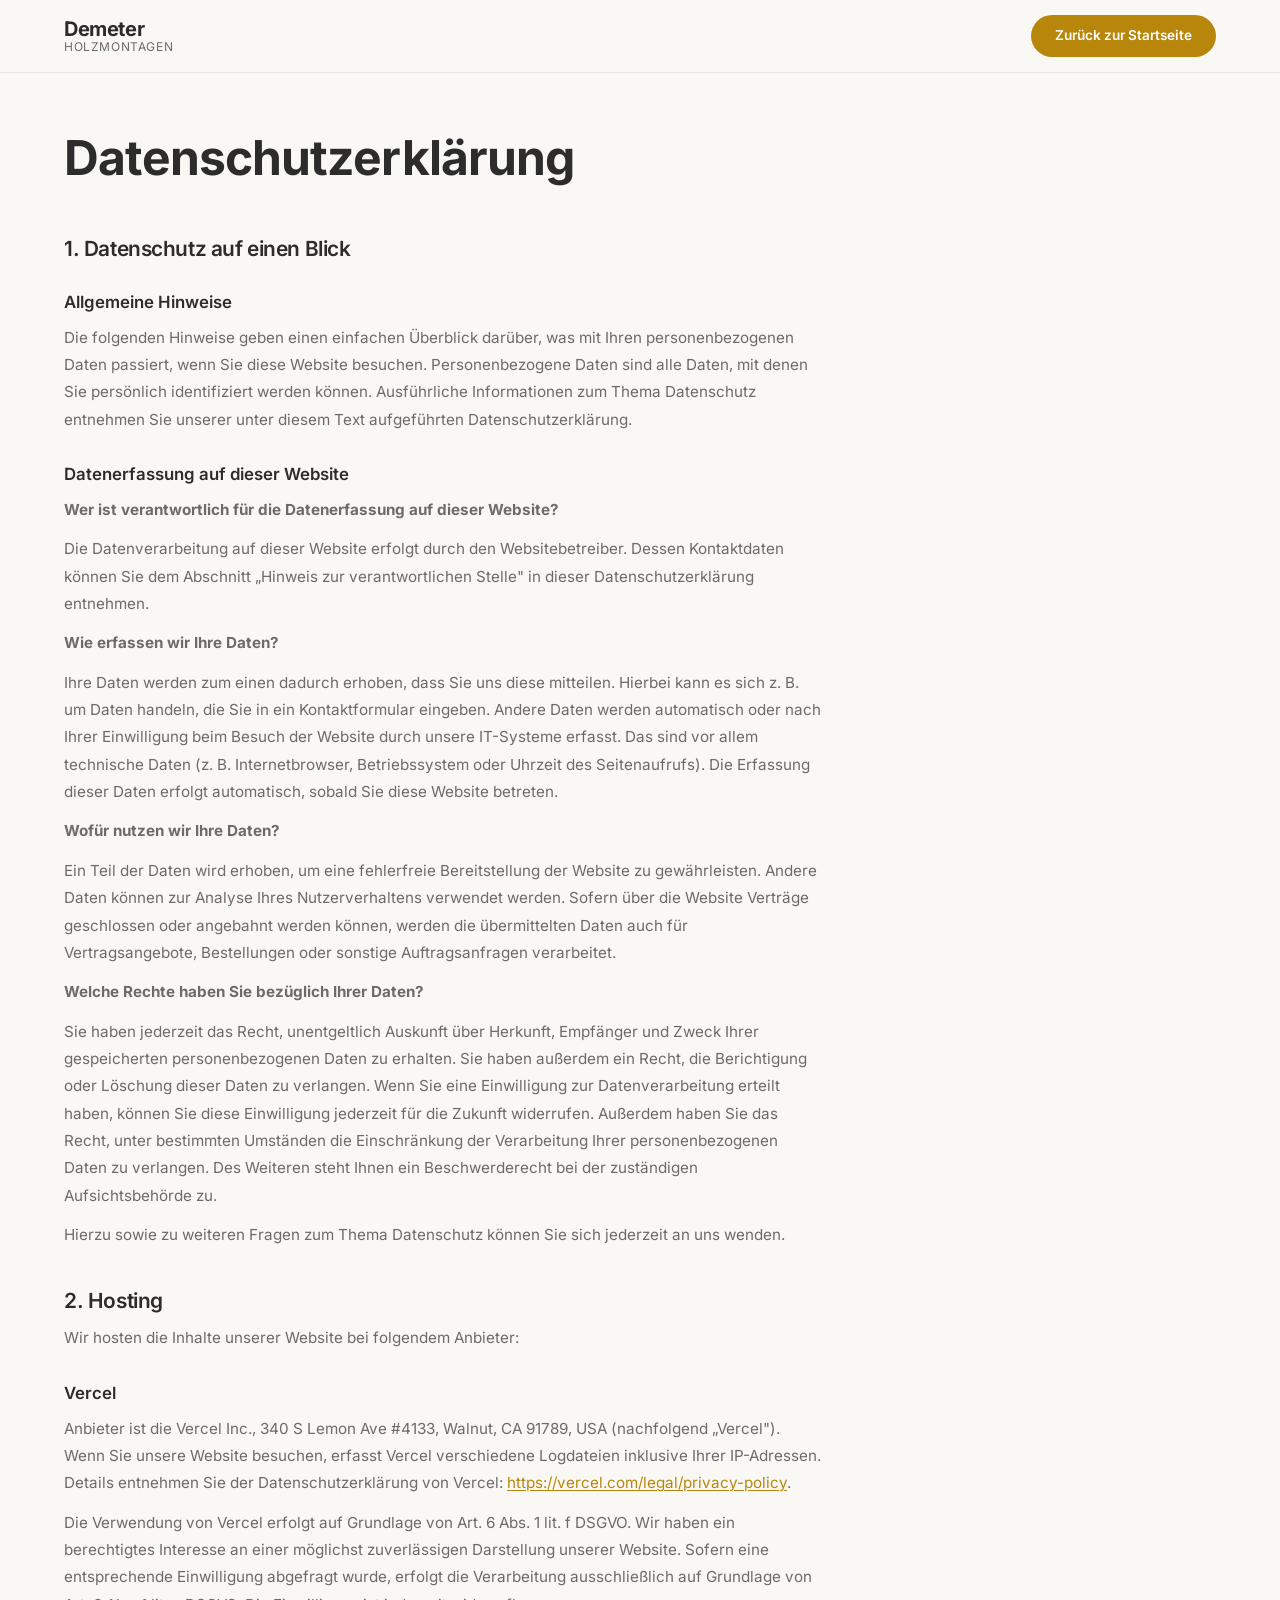
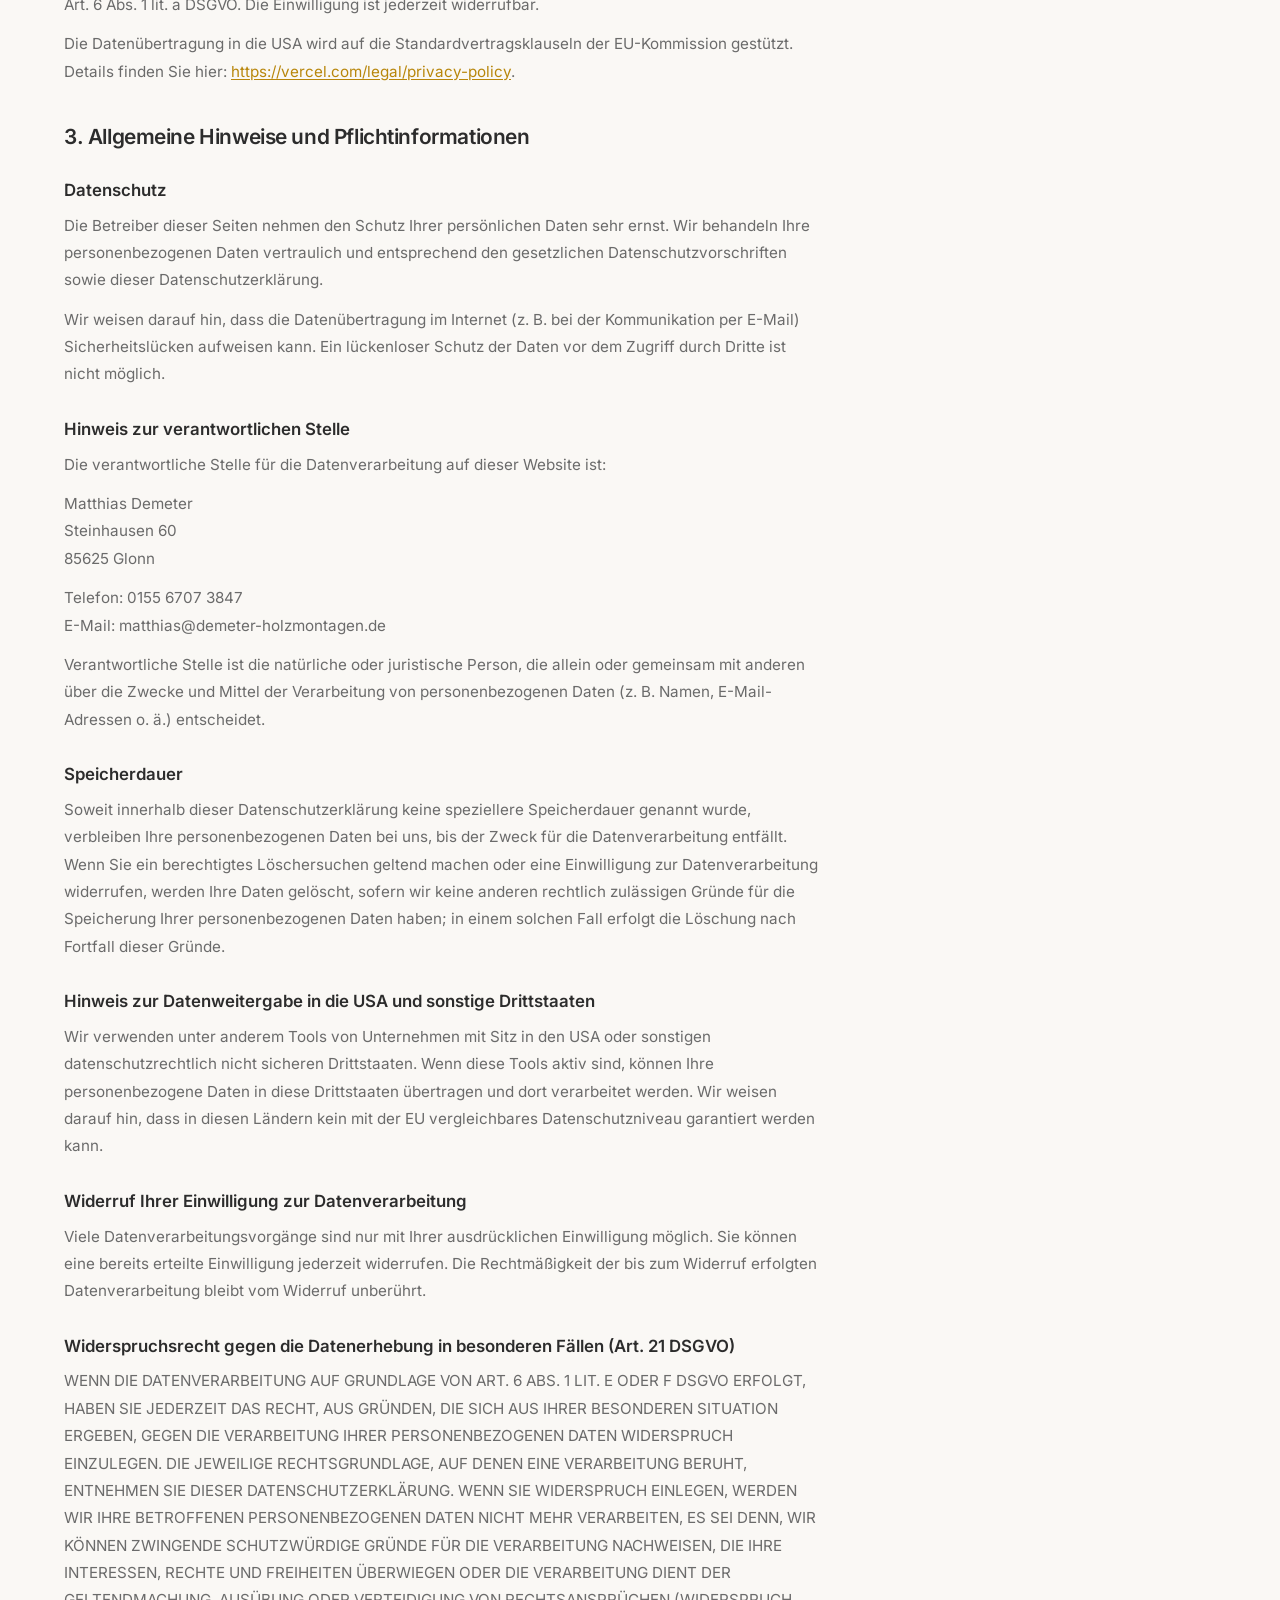
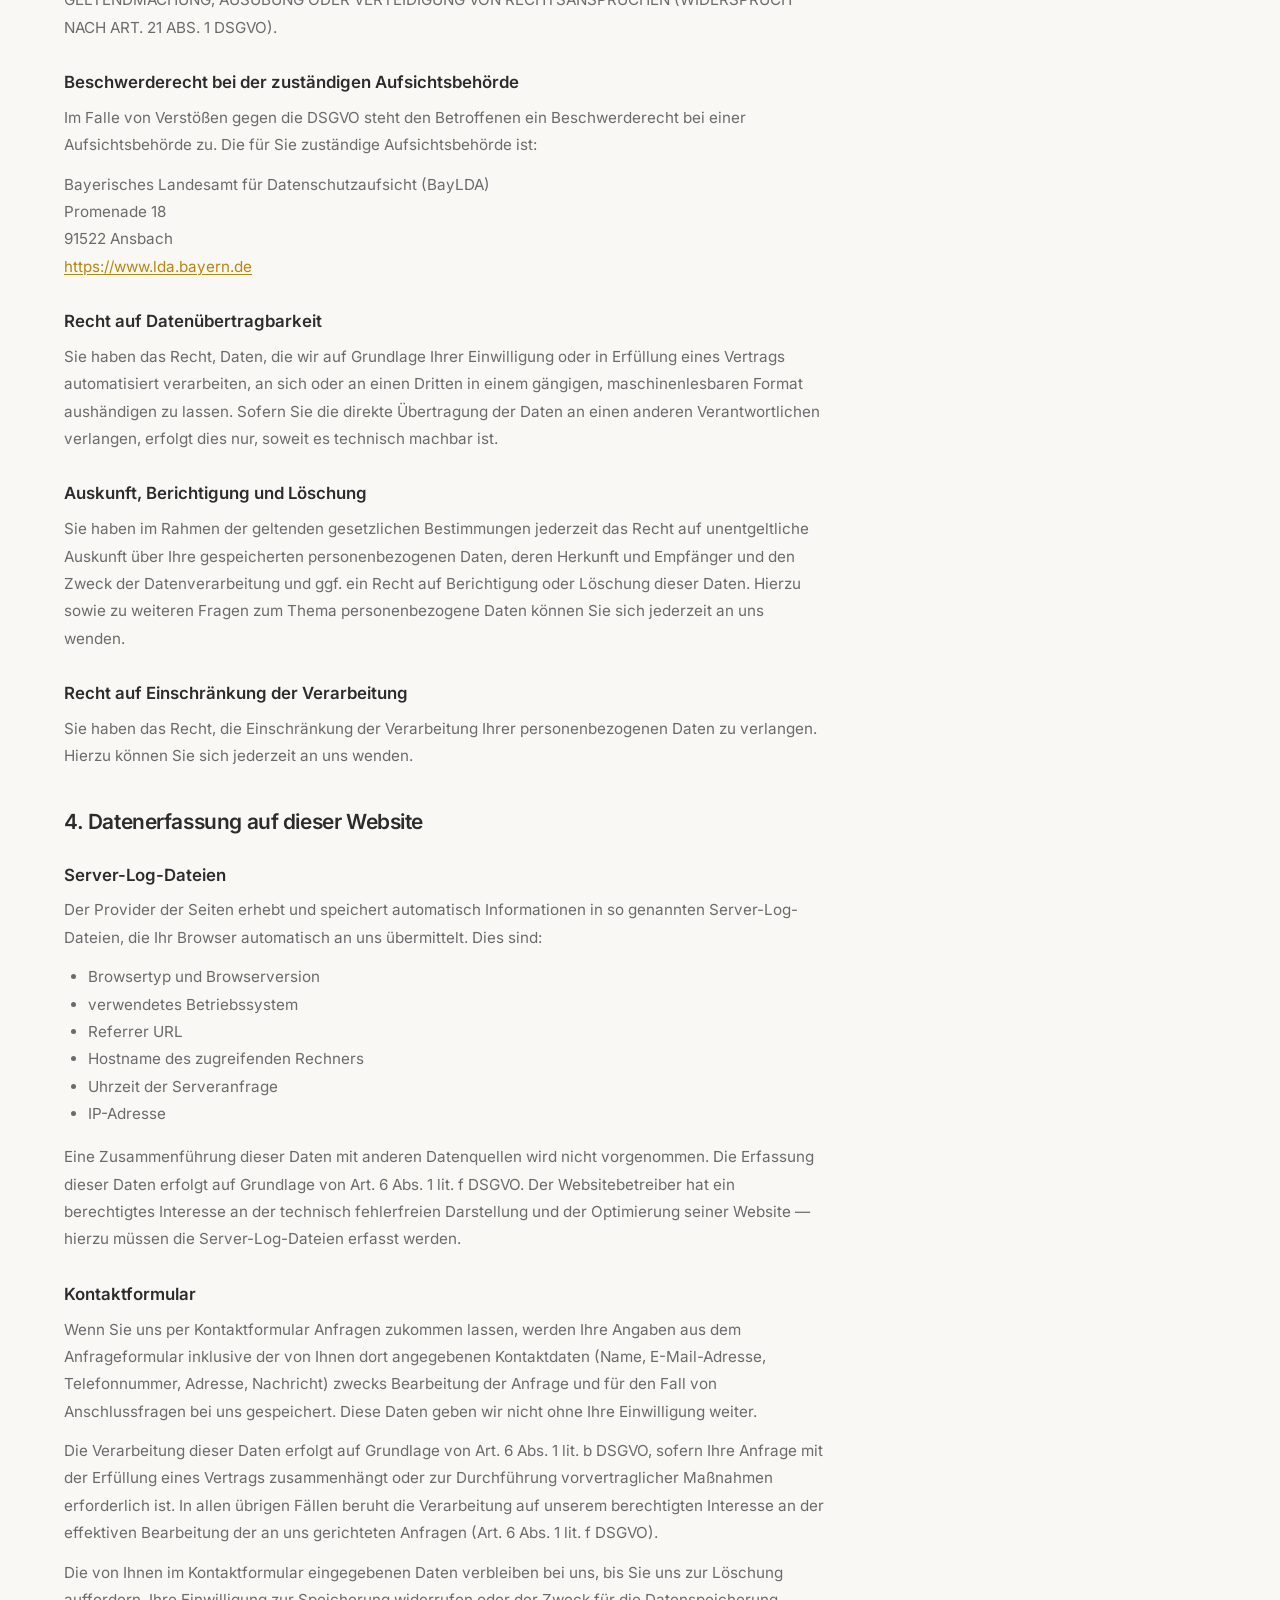
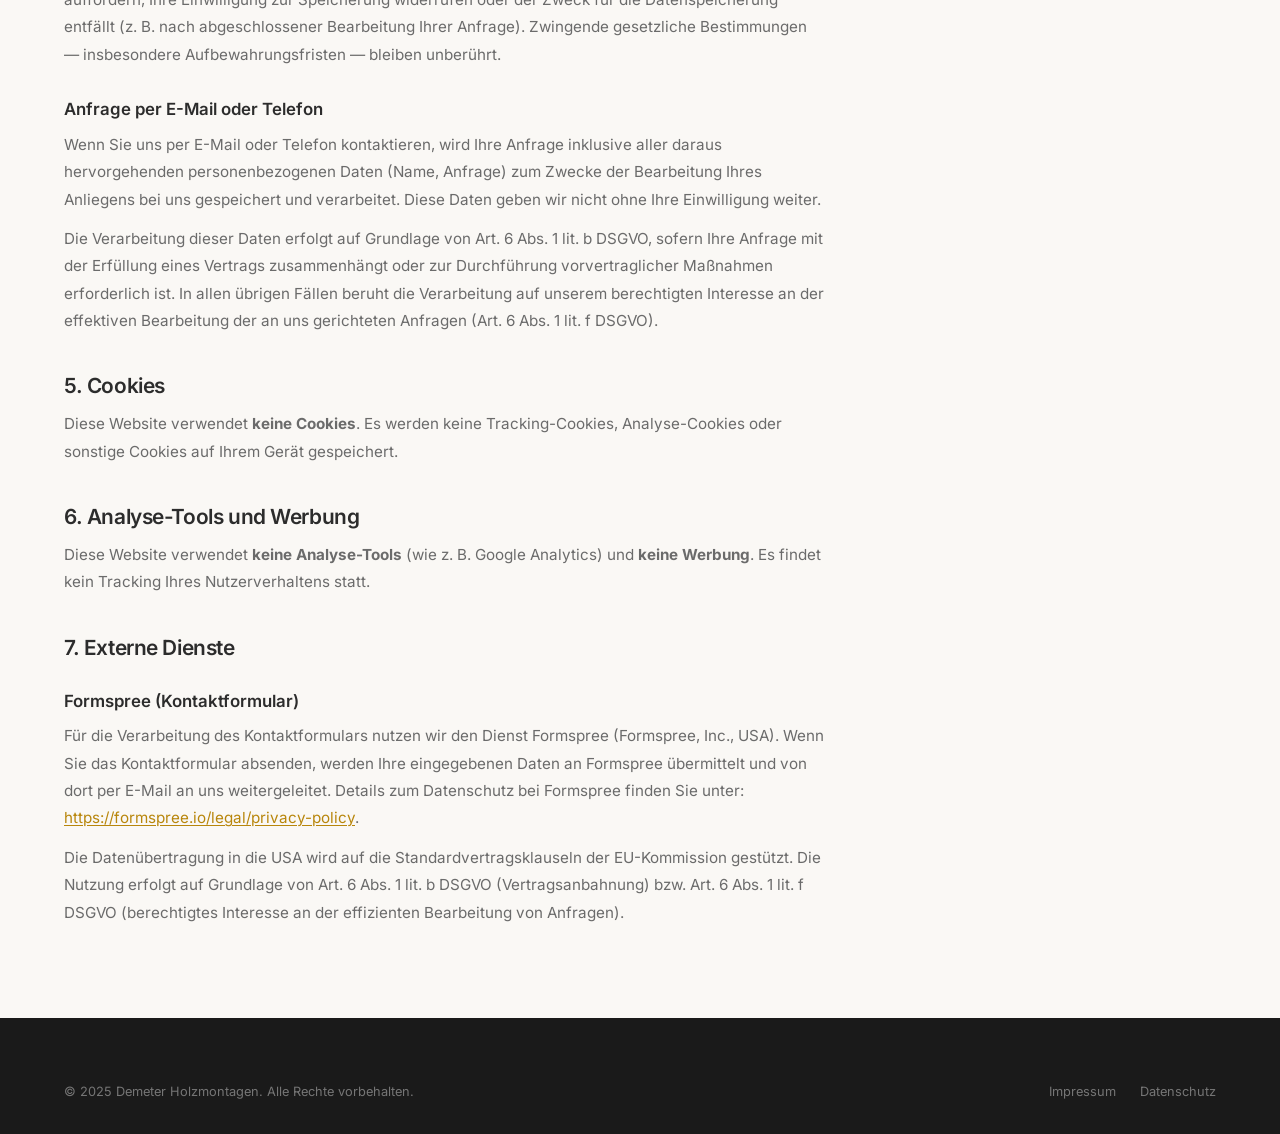
==== datenschutz.html @ 9adda105 "Add Impressum, Datenschutz pages and self-host fonts for DSGVO compliance - Impressum with full busi" ====
<!DOCTYPE html>
<html lang="de">
<head>
  <meta charset="UTF-8">
  <meta name="viewport" content="width=device-width, initial-scale=1.0">
  <title>Datenschutzerklärung — Demeter Holzmontagen</title>
  <link rel="stylesheet" href="style.css">
</head>
<body>
  <nav class="nav scrolled" id="nav">
    <div class="nav-inner">
      <a href="index.html" class="nav-logo">
        <span class="logo-text">Demeter</span>
        <span class="logo-sub">Holzmontagen</span>
      </a>
      <a href="index.html" class="btn btn-primary" style="padding:10px 24px;font-size:0.85rem;">Zurück zur Startseite</a>
    </div>
  </nav>

  <main class="legal-page">
    <div class="container">
      <h1>Datenschutzerklärung</h1>

      <h2>1. Datenschutz auf einen Blick</h2>

      <h3>Allgemeine Hinweise</h3>
      <p>Die folgenden Hinweise geben einen einfachen Überblick darüber, was mit Ihren personenbezogenen Daten passiert, wenn Sie diese Website besuchen. Personenbezogene Daten sind alle Daten, mit denen Sie persönlich identifiziert werden können. Ausführliche Informationen zum Thema Datenschutz entnehmen Sie unserer unter diesem Text aufgeführten Datenschutzerklärung.</p>

      <h3>Datenerfassung auf dieser Website</h3>
      <p><strong>Wer ist verantwortlich für die Datenerfassung auf dieser Website?</strong></p>
      <p>Die Datenverarbeitung auf dieser Website erfolgt durch den Websitebetreiber. Dessen Kontaktdaten können Sie dem Abschnitt „Hinweis zur verantwortlichen Stelle" in dieser Datenschutzerklärung entnehmen.</p>

      <p><strong>Wie erfassen wir Ihre Daten?</strong></p>
      <p>Ihre Daten werden zum einen dadurch erhoben, dass Sie uns diese mitteilen. Hierbei kann es sich z.&nbsp;B. um Daten handeln, die Sie in ein Kontaktformular eingeben. Andere Daten werden automatisch oder nach Ihrer Einwilligung beim Besuch der Website durch unsere IT-Systeme erfasst. Das sind vor allem technische Daten (z.&nbsp;B. Internetbrowser, Betriebssystem oder Uhrzeit des Seitenaufrufs). Die Erfassung dieser Daten erfolgt automatisch, sobald Sie diese Website betreten.</p>

      <p><strong>Wofür nutzen wir Ihre Daten?</strong></p>
      <p>Ein Teil der Daten wird erhoben, um eine fehlerfreie Bereitstellung der Website zu gewährleisten. Andere Daten können zur Analyse Ihres Nutzerverhaltens verwendet werden. Sofern über die Website Verträge geschlossen oder angebahnt werden können, werden die übermittelten Daten auch für Vertragsangebote, Bestellungen oder sonstige Auftragsanfragen verarbeitet.</p>

      <p><strong>Welche Rechte haben Sie bezüglich Ihrer Daten?</strong></p>
      <p>Sie haben jederzeit das Recht, unentgeltlich Auskunft über Herkunft, Empfänger und Zweck Ihrer gespeicherten personenbezogenen Daten zu erhalten. Sie haben außerdem ein Recht, die Berichtigung oder Löschung dieser Daten zu verlangen. Wenn Sie eine Einwilligung zur Datenverarbeitung erteilt haben, können Sie diese Einwilligung jederzeit für die Zukunft widerrufen. Außerdem haben Sie das Recht, unter bestimmten Umständen die Einschränkung der Verarbeitung Ihrer personenbezogenen Daten zu verlangen. Des Weiteren steht Ihnen ein Beschwerderecht bei der zuständigen Aufsichtsbehörde zu.</p>
      <p>Hierzu sowie zu weiteren Fragen zum Thema Datenschutz können Sie sich jederzeit an uns wenden.</p>

      <h2>2. Hosting</h2>
      <p>Wir hosten die Inhalte unserer Website bei folgendem Anbieter:</p>

      <h3>Vercel</h3>
      <p>Anbieter ist die Vercel Inc., 340 S Lemon Ave #4133, Walnut, CA 91789, USA (nachfolgend „Vercel"). Wenn Sie unsere Website besuchen, erfasst Vercel verschiedene Logdateien inklusive Ihrer IP-Adressen. Details entnehmen Sie der Datenschutzerklärung von Vercel: <a href="https://vercel.com/legal/privacy-policy" target="_blank" rel="noopener">https://vercel.com/legal/privacy-policy</a>.</p>
      <p>Die Verwendung von Vercel erfolgt auf Grundlage von Art. 6 Abs. 1 lit. f DSGVO. Wir haben ein berechtigtes Interesse an einer möglichst zuverlässigen Darstellung unserer Website. Sofern eine entsprechende Einwilligung abgefragt wurde, erfolgt die Verarbeitung ausschließlich auf Grundlage von Art. 6 Abs. 1 lit. a DSGVO. Die Einwilligung ist jederzeit widerrufbar.</p>
      <p>Die Datenübertragung in die USA wird auf die Standardvertragsklauseln der EU-Kommission gestützt. Details finden Sie hier: <a href="https://vercel.com/legal/privacy-policy" target="_blank" rel="noopener">https://vercel.com/legal/privacy-policy</a>.</p>

      <h2>3. Allgemeine Hinweise und Pflichtinformationen</h2>

      <h3>Datenschutz</h3>
      <p>Die Betreiber dieser Seiten nehmen den Schutz Ihrer persönlichen Daten sehr ernst. Wir behandeln Ihre personenbezogenen Daten vertraulich und entsprechend den gesetzlichen Datenschutzvorschriften sowie dieser Datenschutzerklärung.</p>
      <p>Wir weisen darauf hin, dass die Datenübertragung im Internet (z.&nbsp;B. bei der Kommunikation per E-Mail) Sicherheitslücken aufweisen kann. Ein lückenloser Schutz der Daten vor dem Zugriff durch Dritte ist nicht möglich.</p>

      <h3>Hinweis zur verantwortlichen Stelle</h3>
      <p>Die verantwortliche Stelle für die Datenverarbeitung auf dieser Website ist:</p>
      <p>
        Matthias Demeter<br>
        Steinhausen 60<br>
        85625 Glonn
      </p>
      <p>
        Telefon: 0155 6707 3847<br>
        E-Mail: matthias@demeter-holzmontagen.de
      </p>
      <p>Verantwortliche Stelle ist die natürliche oder juristische Person, die allein oder gemeinsam mit anderen über die Zwecke und Mittel der Verarbeitung von personenbezogenen Daten (z.&nbsp;B. Namen, E-Mail-Adressen o.&nbsp;ä.) entscheidet.</p>

      <h3>Speicherdauer</h3>
      <p>Soweit innerhalb dieser Datenschutzerklärung keine speziellere Speicherdauer genannt wurde, verbleiben Ihre personenbezogenen Daten bei uns, bis der Zweck für die Datenverarbeitung entfällt. Wenn Sie ein berechtigtes Löschersuchen geltend machen oder eine Einwilligung zur Datenverarbeitung widerrufen, werden Ihre Daten gelöscht, sofern wir keine anderen rechtlich zulässigen Gründe für die Speicherung Ihrer personenbezogenen Daten haben; in einem solchen Fall erfolgt die Löschung nach Fortfall dieser Gründe.</p>

      <h3>Hinweis zur Datenweitergabe in die USA und sonstige Drittstaaten</h3>
      <p>Wir verwenden unter anderem Tools von Unternehmen mit Sitz in den USA oder sonstigen datenschutzrechtlich nicht sicheren Drittstaaten. Wenn diese Tools aktiv sind, können Ihre personenbezogene Daten in diese Drittstaaten übertragen und dort verarbeitet werden. Wir weisen darauf hin, dass in diesen Ländern kein mit der EU vergleichbares Datenschutzniveau garantiert werden kann.</p>

      <h3>Widerruf Ihrer Einwilligung zur Datenverarbeitung</h3>
      <p>Viele Datenverarbeitungsvorgänge sind nur mit Ihrer ausdrücklichen Einwilligung möglich. Sie können eine bereits erteilte Einwilligung jederzeit widerrufen. Die Rechtmäßigkeit der bis zum Widerruf erfolgten Datenverarbeitung bleibt vom Widerruf unberührt.</p>

      <h3>Widerspruchsrecht gegen die Datenerhebung in besonderen Fällen (Art. 21 DSGVO)</h3>
      <p>WENN DIE DATENVERARBEITUNG AUF GRUNDLAGE VON ART. 6 ABS. 1 LIT. E ODER F DSGVO ERFOLGT, HABEN SIE JEDERZEIT DAS RECHT, AUS GRÜNDEN, DIE SICH AUS IHRER BESONDEREN SITUATION ERGEBEN, GEGEN DIE VERARBEITUNG IHRER PERSONENBEZOGENEN DATEN WIDERSPRUCH EINZULEGEN. DIE JEWEILIGE RECHTSGRUNDLAGE, AUF DENEN EINE VERARBEITUNG BERUHT, ENTNEHMEN SIE DIESER DATENSCHUTZERKLÄRUNG. WENN SIE WIDERSPRUCH EINLEGEN, WERDEN WIR IHRE BETROFFENEN PERSONENBEZOGENEN DATEN NICHT MEHR VERARBEITEN, ES SEI DENN, WIR KÖNNEN ZWINGENDE SCHUTZWÜRDIGE GRÜNDE FÜR DIE VERARBEITUNG NACHWEISEN, DIE IHRE INTERESSEN, RECHTE UND FREIHEITEN ÜBERWIEGEN ODER DIE VERARBEITUNG DIENT DER GELTENDMACHUNG, AUSÜBUNG ODER VERTEIDIGUNG VON RECHTSANSPRÜCHEN (WIDERSPRUCH NACH ART. 21 ABS. 1 DSGVO).</p>

      <h3>Beschwerderecht bei der zuständigen Aufsichtsbehörde</h3>
      <p>Im Falle von Verstößen gegen die DSGVO steht den Betroffenen ein Beschwerderecht bei einer Aufsichtsbehörde zu. Die für Sie zuständige Aufsichtsbehörde ist:</p>
      <p>
        Bayerisches Landesamt für Datenschutzaufsicht (BayLDA)<br>
        Promenade 18<br>
        91522 Ansbach<br>
        <a href="https://www.lda.bayern.de" target="_blank" rel="noopener">https://www.lda.bayern.de</a>
      </p>

      <h3>Recht auf Datenübertragbarkeit</h3>
      <p>Sie haben das Recht, Daten, die wir auf Grundlage Ihrer Einwilligung oder in Erfüllung eines Vertrags automatisiert verarbeiten, an sich oder an einen Dritten in einem gängigen, maschinenlesbaren Format aushändigen zu lassen. Sofern Sie die direkte Übertragung der Daten an einen anderen Verantwortlichen verlangen, erfolgt dies nur, soweit es technisch machbar ist.</p>

      <h3>Auskunft, Berichtigung und Löschung</h3>
      <p>Sie haben im Rahmen der geltenden gesetzlichen Bestimmungen jederzeit das Recht auf unentgeltliche Auskunft über Ihre gespeicherten personenbezogenen Daten, deren Herkunft und Empfänger und den Zweck der Datenverarbeitung und ggf. ein Recht auf Berichtigung oder Löschung dieser Daten. Hierzu sowie zu weiteren Fragen zum Thema personenbezogene Daten können Sie sich jederzeit an uns wenden.</p>

      <h3>Recht auf Einschränkung der Verarbeitung</h3>
      <p>Sie haben das Recht, die Einschränkung der Verarbeitung Ihrer personenbezogenen Daten zu verlangen. Hierzu können Sie sich jederzeit an uns wenden.</p>

      <h2>4. Datenerfassung auf dieser Website</h2>

      <h3>Server-Log-Dateien</h3>
      <p>Der Provider der Seiten erhebt und speichert automatisch Informationen in so genannten Server-Log-Dateien, die Ihr Browser automatisch an uns übermittelt. Dies sind:</p>
      <ul>
        <li>Browsertyp und Browserversion</li>
        <li>verwendetes Betriebssystem</li>
        <li>Referrer URL</li>
        <li>Hostname des zugreifenden Rechners</li>
        <li>Uhrzeit der Serveranfrage</li>
        <li>IP-Adresse</li>
      </ul>
      <p>Eine Zusammenführung dieser Daten mit anderen Datenquellen wird nicht vorgenommen. Die Erfassung dieser Daten erfolgt auf Grundlage von Art. 6 Abs. 1 lit. f DSGVO. Der Websitebetreiber hat ein berechtigtes Interesse an der technisch fehlerfreien Darstellung und der Optimierung seiner Website — hierzu müssen die Server-Log-Dateien erfasst werden.</p>

      <h3>Kontaktformular</h3>
      <p>Wenn Sie uns per Kontaktformular Anfragen zukommen lassen, werden Ihre Angaben aus dem Anfrageformular inklusive der von Ihnen dort angegebenen Kontaktdaten (Name, E-Mail-Adresse, Telefonnummer, Adresse, Nachricht) zwecks Bearbeitung der Anfrage und für den Fall von Anschlussfragen bei uns gespeichert. Diese Daten geben wir nicht ohne Ihre Einwilligung weiter.</p>
      <p>Die Verarbeitung dieser Daten erfolgt auf Grundlage von Art. 6 Abs. 1 lit. b DSGVO, sofern Ihre Anfrage mit der Erfüllung eines Vertrags zusammenhängt oder zur Durchführung vorvertraglicher Maßnahmen erforderlich ist. In allen übrigen Fällen beruht die Verarbeitung auf unserem berechtigten Interesse an der effektiven Bearbeitung der an uns gerichteten Anfragen (Art. 6 Abs. 1 lit. f DSGVO).</p>
      <p>Die von Ihnen im Kontaktformular eingegebenen Daten verbleiben bei uns, bis Sie uns zur Löschung auffordern, Ihre Einwilligung zur Speicherung widerrufen oder der Zweck für die Datenspeicherung entfällt (z.&nbsp;B. nach abgeschlossener Bearbeitung Ihrer Anfrage). Zwingende gesetzliche Bestimmungen — insbesondere Aufbewahrungsfristen — bleiben unberührt.</p>

      <h3>Anfrage per E-Mail oder Telefon</h3>
      <p>Wenn Sie uns per E-Mail oder Telefon kontaktieren, wird Ihre Anfrage inklusive aller daraus hervorgehenden personenbezogenen Daten (Name, Anfrage) zum Zwecke der Bearbeitung Ihres Anliegens bei uns gespeichert und verarbeitet. Diese Daten geben wir nicht ohne Ihre Einwilligung weiter.</p>
      <p>Die Verarbeitung dieser Daten erfolgt auf Grundlage von Art. 6 Abs. 1 lit. b DSGVO, sofern Ihre Anfrage mit der Erfüllung eines Vertrags zusammenhängt oder zur Durchführung vorvertraglicher Maßnahmen erforderlich ist. In allen übrigen Fällen beruht die Verarbeitung auf unserem berechtigten Interesse an der effektiven Bearbeitung der an uns gerichteten Anfragen (Art. 6 Abs. 1 lit. f DSGVO).</p>

      <h2>5. Cookies</h2>
      <p>Diese Website verwendet <strong>keine Cookies</strong>. Es werden keine Tracking-Cookies, Analyse-Cookies oder sonstige Cookies auf Ihrem Gerät gespeichert.</p>

      <h2>6. Analyse-Tools und Werbung</h2>
      <p>Diese Website verwendet <strong>keine Analyse-Tools</strong> (wie z.&nbsp;B. Google Analytics) und <strong>keine Werbung</strong>. Es findet kein Tracking Ihres Nutzerverhaltens statt.</p>

      <h2>7. Externe Dienste</h2>

      <h3>Formspree (Kontaktformular)</h3>
      <p>Für die Verarbeitung des Kontaktformulars nutzen wir den Dienst Formspree (Formspree, Inc., USA). Wenn Sie das Kontaktformular absenden, werden Ihre eingegebenen Daten an Formspree übermittelt und von dort per E-Mail an uns weitergeleitet. Details zum Datenschutz bei Formspree finden Sie unter: <a href="https://formspree.io/legal/privacy-policy" target="_blank" rel="noopener">https://formspree.io/legal/privacy-policy</a>.</p>
      <p>Die Datenübertragung in die USA wird auf die Standardvertragsklauseln der EU-Kommission gestützt. Die Nutzung erfolgt auf Grundlage von Art. 6 Abs. 1 lit. b DSGVO (Vertragsanbahnung) bzw. Art. 6 Abs. 1 lit. f DSGVO (berechtigtes Interesse an der effizienten Bearbeitung von Anfragen).</p>
    </div>
  </main>

  <footer class="footer">
    <div class="container">
      <div class="footer-bottom" style="border:none;padding-top:0;">
        <p>&copy; 2025 Demeter Holzmontagen. Alle Rechte vorbehalten.</p>
        <div class="footer-legal">
          <a href="impressum.html">Impressum</a>
          <a href="datenschutz.html">Datenschutz</a>
        </div>
      </div>
    </div>
  </footer>
</body>
</html>
---- style.css ----
/* ===== Local Fonts ===== */
@font-face { font-family: 'Inter'; font-style: normal; font-weight: 300; font-display: swap; src: url('fonts/inter-300.woff2') format('woff2'); }
@font-face { font-family: 'Inter'; font-style: normal; font-weight: 400; font-display: swap; src: url('fonts/inter.woff2') format('woff2'); }
@font-face { font-family: 'Inter'; font-style: normal; font-weight: 500; font-display: swap; src: url('fonts/inter.woff2') format('woff2'); }
@font-face { font-family: 'Inter'; font-style: normal; font-weight: 600; font-display: swap; src: url('fonts/inter-600.woff2') format('woff2'); }
@font-face { font-family: 'Inter'; font-style: normal; font-weight: 700; font-display: swap; src: url('fonts/inter-700.woff2') format('woff2'); }

/* ===== Reset & Base ===== */
*, *::before, *::after { margin: 0; padding: 0; box-sizing: border-box; }

:root {
  --bg: #faf8f5;
  --bg-dark: #1a1a1a;
  --bg-card: #ffffff;
  --text: #2c2c2c;
  --text-light: #6b6b6b;
  --text-inv: #f5f5f5;
  --accent: #b8860b;
  --accent-light: #d4a843;
  --accent-bg: #f5efe6;
  --border: #e8e4df;
  --radius: 12px;
  --radius-sm: 8px;
  --transition: 0.3s cubic-bezier(0.4, 0, 0.2, 1);
  --font: 'Inter', -apple-system, BlinkMacSystemFont, sans-serif;
}

html { scroll-behavior: smooth; }

body {
  font-family: var(--font);
  color: var(--text);
  background: var(--bg);
  line-height: 1.6;
  -webkit-font-smoothing: antialiased;
}

img { display: block; max-width: 100%; height: auto; }

a {
  color: inherit;
  text-decoration: none;
  transition: color var(--transition);
}

.container {
  max-width: 1200px;
  margin: 0 auto;
  padding: 0 24px;
}

/* ===== Navigation ===== */
.nav {
  position: fixed;
  top: 0;
  left: 0;
  right: 0;
  z-index: 100;
  background: rgba(250, 248, 245, 0.85);
  backdrop-filter: blur(20px);
  -webkit-backdrop-filter: blur(20px);
  border-bottom: 1px solid transparent;
  transition: border-color var(--transition), background var(--transition);
}

.nav.scrolled {
  border-bottom-color: var(--border);
  background: rgba(250, 248, 245, 0.95);
}

.nav-inner {
  max-width: 1200px;
  margin: 0 auto;
  padding: 0 24px;
  display: flex;
  align-items: center;
  justify-content: space-between;
  height: 72px;
}

.nav-logo {
  display: flex;
  flex-direction: column;
  line-height: 1.1;
}

.logo-text {
  font-size: 1.25rem;
  font-weight: 700;
  color: var(--text);
  letter-spacing: -0.02em;
}

.logo-sub {
  font-size: 0.75rem;
  font-weight: 400;
  color: var(--text-light);
  letter-spacing: 0.05em;
  text-transform: uppercase;
}

.nav-links {
  display: flex;
  align-items: center;
  gap: 36px;
  list-style: none;
}

.nav-links a {
  font-size: 0.9rem;
  font-weight: 500;
  color: var(--text-light);
  position: relative;
}

.nav-links a:hover { color: var(--text); }

.nav-links a::after {
  content: '';
  position: absolute;
  bottom: -4px;
  left: 0;
  width: 0;
  height: 2px;
  background: var(--accent);
  transition: width var(--transition);
}

.nav-links a:hover::after { width: 100%; }

.nav-cta {
  background: var(--bg-dark) !important;
  color: var(--text-inv) !important;
  padding: 10px 24px;
  border-radius: 100px;
}

.nav-cta:hover { background: #333 !important; }
.nav-cta::after { display: none !important; }

.nav-toggle {
  display: none;
  flex-direction: column;
  gap: 5px;
  background: none;
  border: none;
  cursor: pointer;
  padding: 4px;
}

.nav-toggle span {
  width: 24px;
  height: 2px;
  background: var(--text);
  transition: var(--transition);
  border-radius: 2px;
}

/* ===== Hero ===== */
.hero {
  position: relative;
  min-height: 100vh;
  display: flex;
  align-items: center;
  justify-content: center;
  overflow: hidden;
}

.hero-bg {
  position: absolute;
  inset: 0;
}

.hero-bg img {
  width: 100%;
  height: 100%;
  object-fit: cover;
  object-position: center 30%;
}

.hero-overlay {
  position: absolute;
  inset: 0;
  background: linear-gradient(
    135deg,
    rgba(26, 26, 26, 0.85) 0%,
    rgba(26, 26, 26, 0.6) 50%,
    rgba(26, 26, 26, 0.4) 100%
  );
}

.hero-content {
  position: relative;
  z-index: 2;
  max-width: 720px;
  padding: 120px 24px 80px;
}

.hero-tag {
  font-size: 0.85rem;
  font-weight: 500;
  color: var(--accent-light);
  text-transform: uppercase;
  letter-spacing: 0.15em;
  margin-bottom: 16px;
}

.hero h1 {
  font-size: clamp(2.5rem, 6vw, 4.5rem);
  font-weight: 700;
  color: #fff;
  line-height: 1.05;
  letter-spacing: -0.03em;
  margin-bottom: 24px;
}

.hero-sub {
  font-size: 1.15rem;
  color: rgba(255, 255, 255, 0.75);
  line-height: 1.7;
  max-width: 520px;
  margin-bottom: 40px;
}

.hero-actions {
  display: flex;
  gap: 16px;
  flex-wrap: wrap;
}

.hero-scroll {
  position: absolute;
  bottom: 32px;
  left: 50%;
  transform: translateX(-50%);
  z-index: 2;
  display: flex;
  flex-direction: column;
  align-items: center;
  gap: 8px;
  color: rgba(255, 255, 255, 0.5);
  font-size: 0.8rem;
  animation: bounce 2s infinite;
}

@keyframes bounce {
  0%, 100% { transform: translateX(-50%) translateY(0); }
  50% { transform: translateX(-50%) translateY(8px); }
}

/* ===== Buttons ===== */
.btn {
  display: inline-flex;
  align-items: center;
  gap: 8px;
  padding: 14px 32px;
  font-family: var(--font);
  font-size: 0.95rem;
  font-weight: 600;
  border-radius: 100px;
  border: none;
  cursor: pointer;
  transition: all var(--transition);
}

.btn-primary {
  background: var(--accent);
  color: #fff;
}

.btn-primary:hover {
  background: var(--accent-light);
  transform: translateY(-1px);
  box-shadow: 0 8px 24px rgba(184, 134, 11, 0.3);
}

.btn-secondary {
  background: rgba(255, 255, 255, 0.12);
  color: #fff;
  border: 1px solid rgba(255, 255, 255, 0.25);
}

.btn-secondary:hover {
  background: rgba(255, 255, 255, 0.2);
}

.btn-full { width: 100%; justify-content: center; }

/* ===== Sections ===== */
.section { padding: 120px 0; }

.section-header {
  text-align: center;
  max-width: 600px;
  margin: 0 auto 64px;
}

.section-tag {
  font-size: 0.8rem;
  font-weight: 600;
  color: var(--accent);
  text-transform: uppercase;
  letter-spacing: 0.15em;
  margin-bottom: 12px;
}

.section h2, h2 {
  font-size: clamp(2rem, 4vw, 3rem);
  font-weight: 700;
  letter-spacing: -0.02em;
  line-height: 1.15;
  margin-bottom: 16px;
}

.section-desc {
  font-size: 1.05rem;
  color: var(--text-light);
  line-height: 1.7;
}

/* ===== Services ===== */
.services-grid {
  display: grid;
  grid-template-columns: repeat(3, 1fr);
  gap: 24px;
}

.service-card {
  background: var(--bg-card);
  border: 1px solid var(--border);
  border-radius: var(--radius);
  padding: 40px 32px;
  transition: all var(--transition);
}

.service-card:hover {
  transform: translateY(-4px);
  box-shadow: 0 16px 48px rgba(0, 0, 0, 0.08);
  border-color: var(--accent);
}

.service-icon {
  width: 48px;
  height: 48px;
  margin-bottom: 20px;
  color: var(--accent);
}

.service-card h3 {
  font-size: 1.15rem;
  font-weight: 600;
  margin-bottom: 10px;
}

.service-card p {
  font-size: 0.9rem;
  color: var(--text-light);
  line-height: 1.6;
}

/* ===== Gallery ===== */
.projekte { background: var(--bg-dark); }

.projekte .section-tag { color: var(--accent-light); }
.projekte h2 { color: var(--text-inv); }
.projekte .section-desc { color: rgba(255, 255, 255, 0.6); }

.gallery {
  display: grid;
  grid-template-columns: repeat(3, 1fr);
  gap: 16px;
}

.gallery-item {
  position: relative;
  border-radius: var(--radius);
  overflow: hidden;
  cursor: pointer;
  aspect-ratio: 4/3;
}

.gallery-item--wide {
  grid-column: span 2;
}

.gallery-item img {
  width: 100%;
  height: 100%;
  object-fit: cover;
  transition: transform 0.6s cubic-bezier(0.4, 0, 0.2, 1);
}

.gallery-item:hover img { transform: scale(1.05); }

.gallery-caption {
  position: absolute;
  bottom: 0;
  left: 0;
  right: 0;
  padding: 32px 24px 20px;
  background: linear-gradient(transparent, rgba(0, 0, 0, 0.7));
  opacity: 0;
  transform: translateY(8px);
  transition: all var(--transition);
}

.gallery-item:hover .gallery-caption {
  opacity: 1;
  transform: translateY(0);
}

.gallery-caption h4 {
  font-size: 1rem;
  font-weight: 600;
  color: #fff;
}

.gallery-caption p {
  font-size: 0.8rem;
  color: rgba(255, 255, 255, 0.7);
}

/* ===== About ===== */
.about-grid {
  display: grid;
  grid-template-columns: 1fr 1fr;
  gap: 80px;
  align-items: center;
}

.about-image {
  border-radius: var(--radius);
  overflow: hidden;
  aspect-ratio: 3/4;
}

.about-image img {
  width: 100%;
  height: 100%;
  object-fit: cover;
  object-position: top center;
}

.about-tagline {
  font-size: 1.2rem;
  font-weight: 500;
  color: var(--accent);
  font-style: italic;
  margin-bottom: 24px;
}

.about-content p {
  font-size: 1rem;
  color: var(--text-light);
  line-height: 1.8;
  margin-bottom: 16px;
}

.about-stats {
  display: flex;
  gap: 48px;
  margin: 32px 0 40px;
  padding: 24px 0;
  border-top: 1px solid var(--border);
  border-bottom: 1px solid var(--border);
}

.stat-number {
  display: block;
  font-size: 2rem;
  font-weight: 700;
  color: var(--accent);
  line-height: 1;
}

.stat-label {
  font-size: 0.85rem;
  color: var(--text-light);
  margin-top: 4px;
}

/* ===== Contact ===== */
.kontakt { background: var(--accent-bg); }

.contact-grid {
  display: grid;
  grid-template-columns: 1fr 1fr;
  gap: 64px;
  align-items: start;
}

.contact-info h2 {
  font-size: clamp(1.8rem, 3vw, 2.5rem);
}

.contact-info > p {
  font-size: 1rem;
  color: var(--text-light);
  line-height: 1.7;
  margin-bottom: 40px;
}

.contact-details {
  display: flex;
  flex-direction: column;
  gap: 24px;
}

.contact-item {
  display: flex;
  align-items: start;
  gap: 16px;
}

.contact-item svg {
  width: 24px;
  height: 24px;
  flex-shrink: 0;
  color: var(--accent);
  margin-top: 2px;
}

.contact-item strong {
  display: block;
  font-size: 0.85rem;
  font-weight: 600;
  margin-bottom: 2px;
}

.contact-item a:hover { color: var(--accent); }

.contact-item span,
.contact-item a {
  font-size: 0.95rem;
  color: var(--text-light);
}

/* ===== Contact Form ===== */
.contact-form-wrap {
  background: var(--bg-card);
  border-radius: var(--radius);
  padding: 40px;
  box-shadow: 0 8px 32px rgba(0, 0, 0, 0.06);
}

.contact-form h3 {
  font-size: 1.25rem;
  font-weight: 600;
  margin-bottom: 28px;
}

.form-group {
  margin-bottom: 20px;
}

.form-group label {
  display: block;
  font-size: 0.85rem;
  font-weight: 500;
  margin-bottom: 6px;
  color: var(--text);
}

.form-group input,
.form-group textarea {
  width: 100%;
  padding: 12px 16px;
  font-family: var(--font);
  font-size: 0.95rem;
  border: 1px solid var(--border);
  border-radius: var(--radius-sm);
  background: var(--bg);
  color: var(--text);
  transition: border-color var(--transition), box-shadow var(--transition);
  outline: none;
}

.form-group input:focus,
.form-group textarea:focus {
  border-color: var(--accent);
  box-shadow: 0 0 0 3px rgba(184, 134, 11, 0.1);
}

.form-group input::placeholder,
.form-group textarea::placeholder {
  color: #aaa;
}

.form-group textarea { resize: vertical; min-height: 120px; }

.form-note {
  text-align: center;
  font-size: 0.8rem;
  color: var(--text-light);
  margin-top: 12px;
}

.form-success {
  text-align: center;
  padding: 40px 20px;
}

.form-success svg {
  width: 64px;
  height: 64px;
  color: #22c55e;
  margin-bottom: 20px;
}

.form-success h3 {
  font-size: 1.5rem;
  margin-bottom: 12px;
}

.form-success p {
  color: var(--text-light);
}

/* ===== Footer ===== */
.footer {
  background: var(--bg-dark);
  color: var(--text-inv);
  padding: 64px 0 32px;
}

.footer-inner {
  display: flex;
  justify-content: space-between;
  align-items: start;
  gap: 48px;
  padding-bottom: 40px;
  border-bottom: 1px solid rgba(255, 255, 255, 0.1);
}

.footer-brand .logo-text { color: var(--text-inv); }
.footer-brand .logo-sub { color: rgba(255, 255, 255, 0.5); }

.footer-brand p {
  font-size: 0.9rem;
  color: rgba(255, 255, 255, 0.5);
  margin-top: 12px;
  max-width: 280px;
}

.footer-links {
  display: flex;
  gap: 32px;
}

.footer-links a {
  font-size: 0.9rem;
  color: rgba(255, 255, 255, 0.6);
}

.footer-links a:hover { color: #fff; }

.footer-contact {
  display: flex;
  flex-direction: column;
  gap: 8px;
  align-items: flex-end;
}

.footer-contact a {
  font-size: 0.9rem;
  color: rgba(255, 255, 255, 0.6);
}

.footer-contact a:hover { color: var(--accent-light); }

.footer-bottom {
  display: flex;
  justify-content: space-between;
  align-items: center;
  padding-top: 24px;
}

.footer-bottom p {
  font-size: 0.8rem;
  color: rgba(255, 255, 255, 0.4);
}

.footer-legal {
  display: flex;
  gap: 24px;
}

.footer-legal a {
  font-size: 0.8rem;
  color: rgba(255, 255, 255, 0.4);
}

.footer-legal a:hover { color: rgba(255, 255, 255, 0.7); }

/* ===== Lightbox ===== */
.lightbox {
  position: fixed;
  inset: 0;
  z-index: 200;
  background: rgba(0, 0, 0, 0.92);
  display: flex;
  align-items: center;
  justify-content: center;
  backdrop-filter: blur(8px);
}

.lightbox[hidden] { display: none; }

.lightbox-img {
  max-width: 90vw;
  max-height: 85vh;
  object-fit: contain;
  border-radius: var(--radius-sm);
}

.lightbox-close,
.lightbox-prev,
.lightbox-next {
  position: absolute;
  background: none;
  border: none;
  color: #fff;
  cursor: pointer;
  font-size: 2rem;
  padding: 16px;
  opacity: 0.6;
  transition: opacity var(--transition);
}

.lightbox-close:hover,
.lightbox-prev:hover,
.lightbox-next:hover { opacity: 1; }

.lightbox-close { top: 16px; right: 24px; font-size: 2.5rem; }
.lightbox-prev { left: 24px; top: 50%; transform: translateY(-50%); font-size: 3rem; }
.lightbox-next { right: 24px; top: 50%; transform: translateY(-50%); font-size: 3rem; }

/* ===== Animations ===== */
[data-animate] {
  opacity: 0;
  transform: translateY(24px);
  transition: opacity 0.6s ease, transform 0.6s ease;
}

[data-animate].visible {
  opacity: 1;
  transform: translateY(0);
}

/* ===== Legal Pages ===== */
.legal-page {
  padding: 120px 0 80px;
  min-height: calc(100vh - 160px);
}

.legal-page h1 {
  font-size: clamp(2rem, 4vw, 3rem);
  font-weight: 700;
  letter-spacing: -0.02em;
  margin-bottom: 40px;
}

.legal-page h2 {
  font-size: 1.3rem;
  font-weight: 600;
  margin-top: 40px;
  margin-bottom: 12px;
}

.legal-page h3 {
  font-size: 1.05rem;
  font-weight: 600;
  margin-top: 28px;
  margin-bottom: 8px;
}

.legal-page p {
  font-size: 0.95rem;
  color: var(--text-light);
  line-height: 1.8;
  margin-bottom: 12px;
  max-width: 760px;
}

.legal-page ul {
  margin: 8px 0 16px 24px;
  color: var(--text-light);
  font-size: 0.95rem;
  line-height: 1.8;
}

.legal-page a {
  color: var(--accent);
  text-decoration: underline;
  text-underline-offset: 2px;
}

.legal-page a:hover { color: var(--accent-light); }

/* ===== Responsive ===== */
@media (max-width: 968px) {
  .services-grid { grid-template-columns: repeat(2, 1fr); }
  .about-grid { grid-template-columns: 1fr; gap: 48px; }
  .about-image { max-width: 400px; }
  .contact-grid { grid-template-columns: 1fr; gap: 48px; }
  .gallery { grid-template-columns: repeat(2, 1fr); }
  .gallery-item--wide { grid-column: span 2; }
  .footer-inner { flex-direction: column; gap: 32px; }
  .footer-contact { align-items: flex-start; }
  .footer-bottom { flex-direction: column; gap: 12px; text-align: center; }
}

@media (max-width: 640px) {
  .nav-toggle { display: flex; }

  .nav-links {
    position: fixed;
    top: 72px;
    left: 0;
    right: 0;
    bottom: 0;
    background: var(--bg);
    flex-direction: column;
    align-items: center;
    justify-content: center;
    gap: 32px;
    opacity: 0;
    pointer-events: none;
    transition: opacity var(--transition);
  }

  .nav-links.open {
    opacity: 1;
    pointer-events: all;
  }

  .nav-links a { font-size: 1.2rem; }

  .services-grid { grid-template-columns: 1fr; }
  .gallery { grid-template-columns: 1fr; }
  .gallery-item--wide { grid-column: span 1; }
  .section { padding: 80px 0; }
  .hero-content { padding: 100px 20px 60px; }
  .contact-form-wrap { padding: 28px 20px; }
  .footer-links { flex-wrap: wrap; gap: 16px; }

  .hero-actions {
    flex-direction: column;
  }

  .hero-actions .btn { text-align: center; justify-content: center; }
}
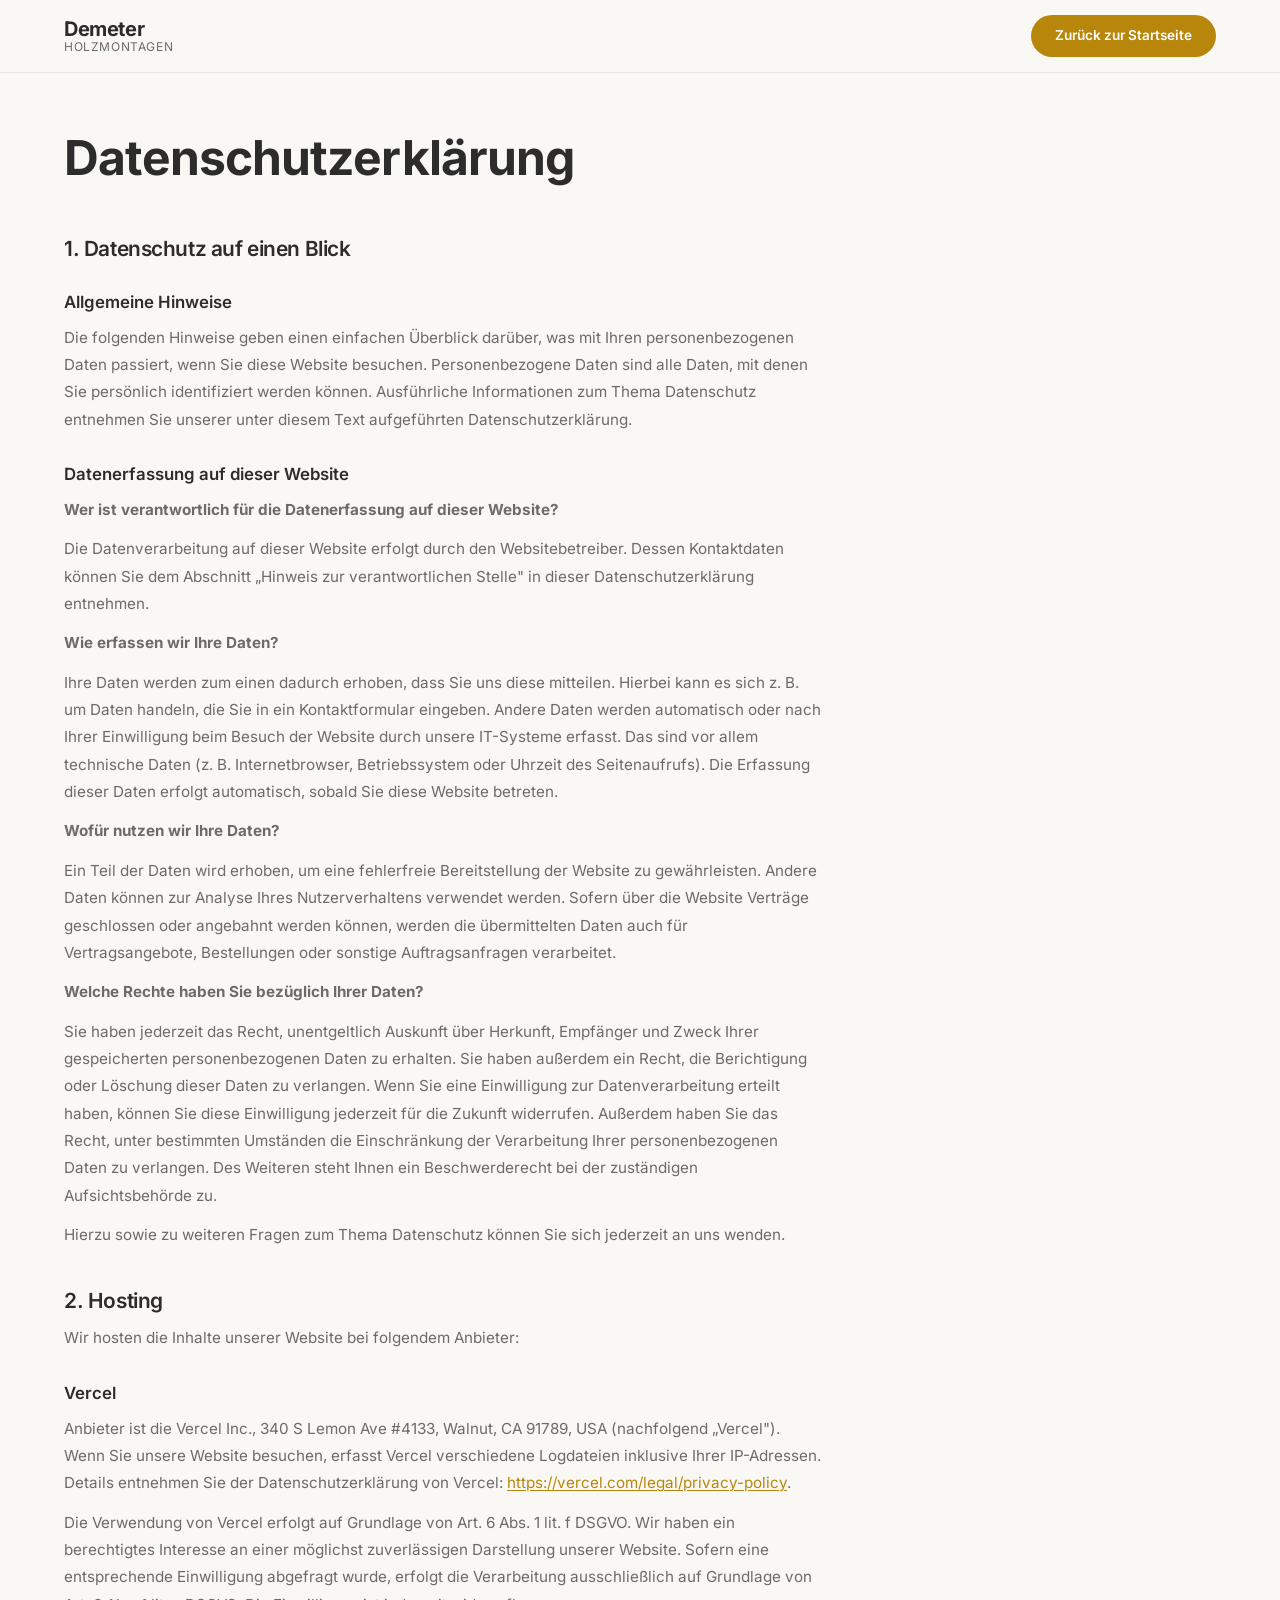
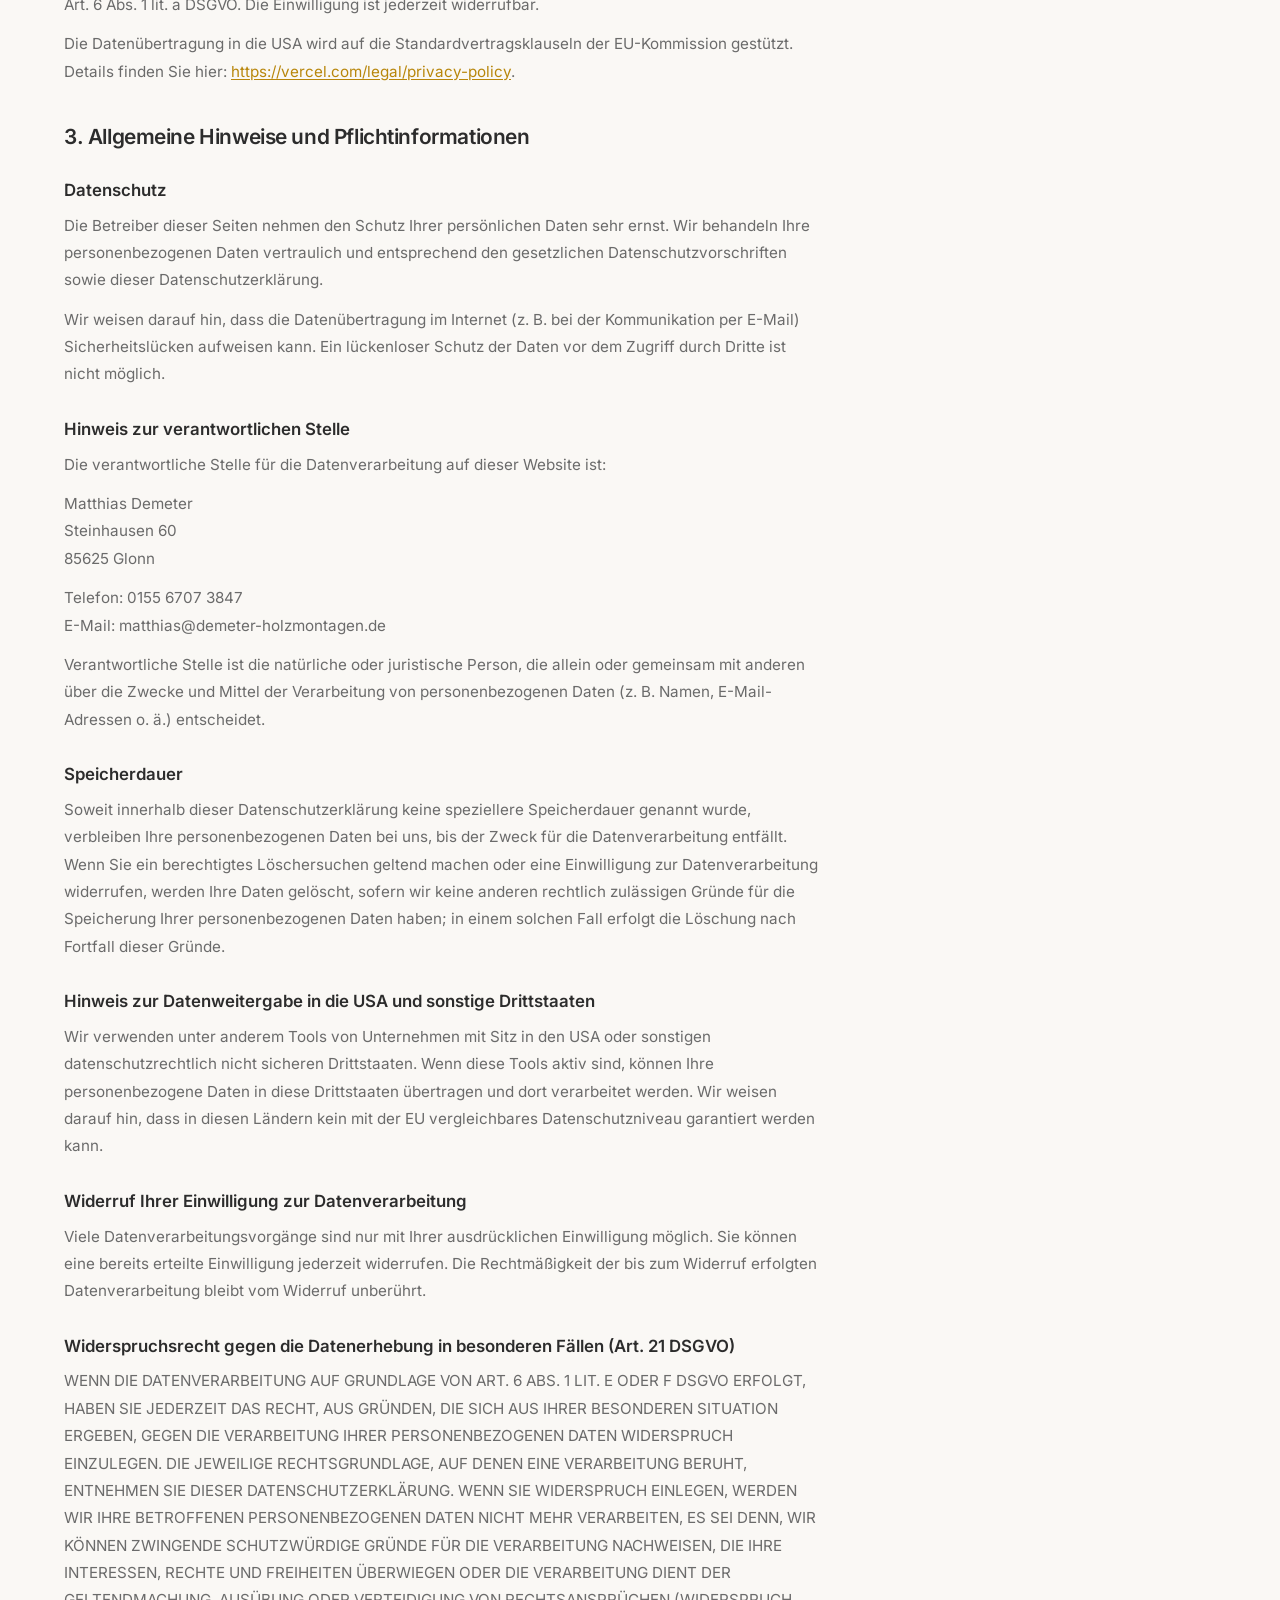
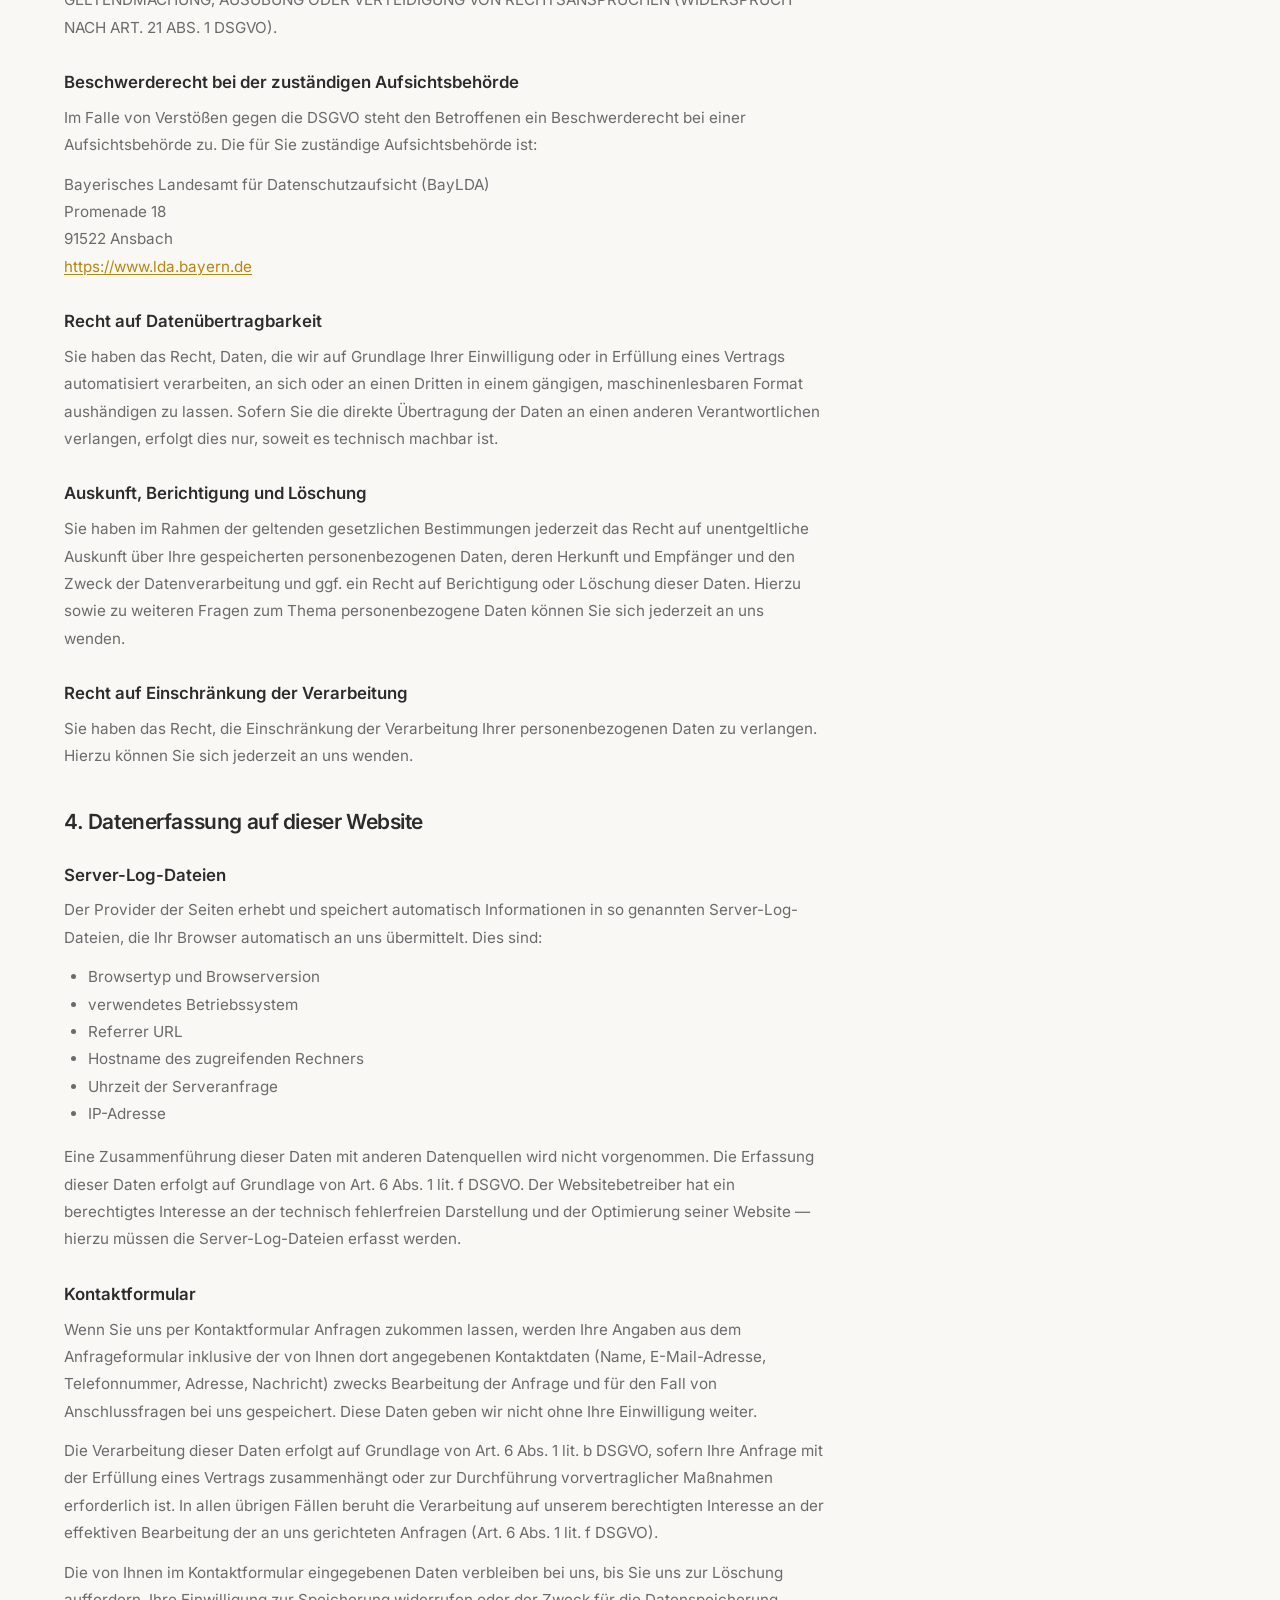
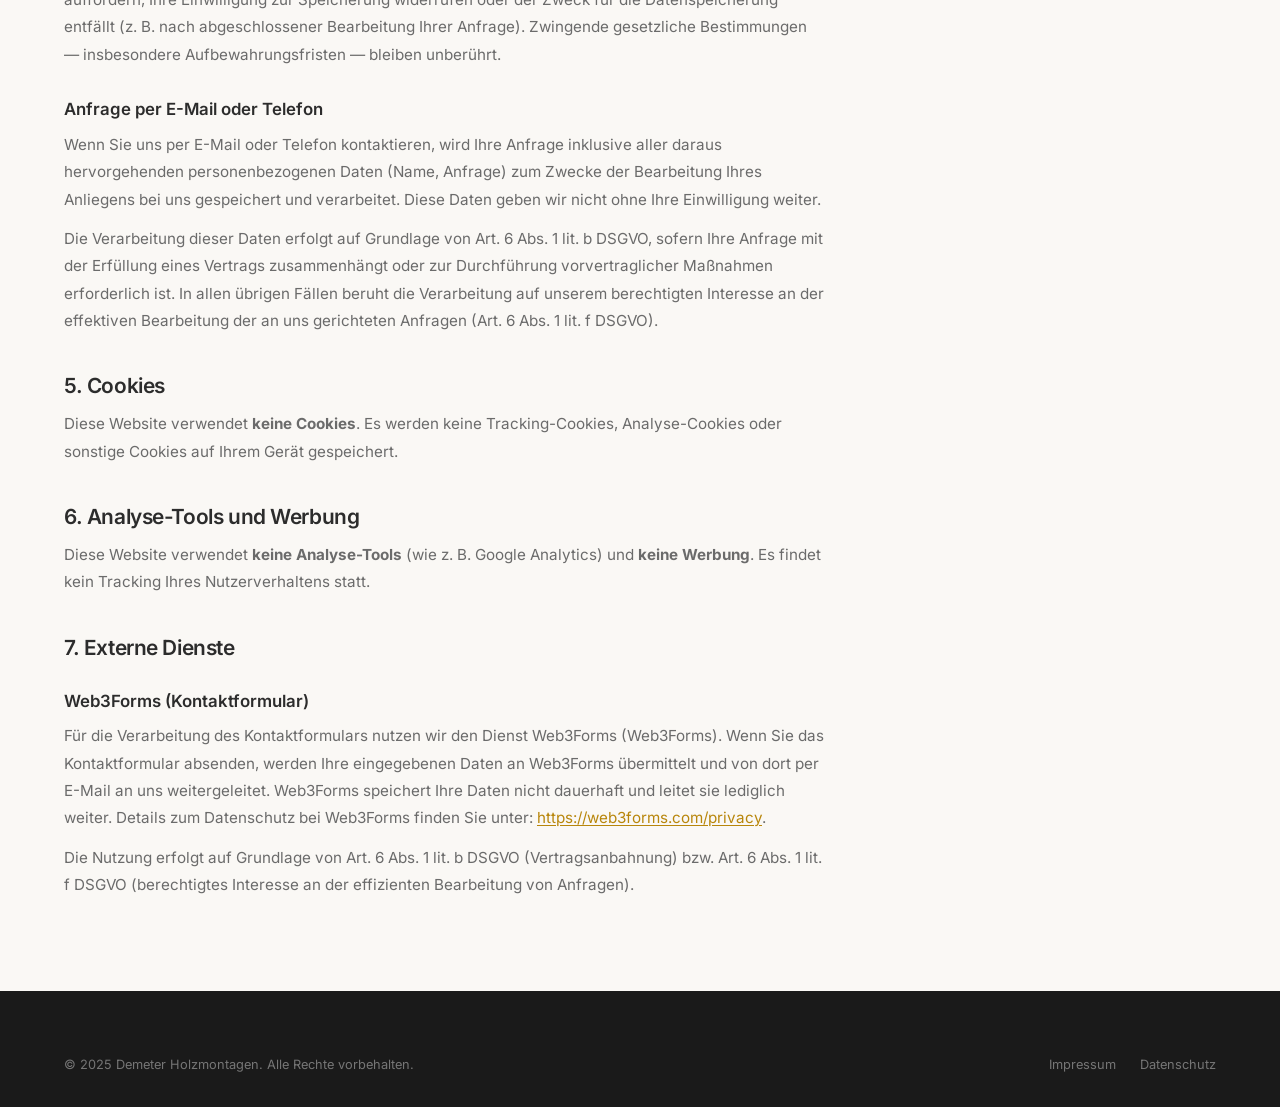
==== commit 1f29eb04: "Switch contact form from Formspree to Web3Forms - Use Web3Forms API with access key for form submiss" ====
--- a/datenschutz.html
+++ b/datenschutz.html
@@ -128,9 +128,9 @@
 
       <h2>7. Externe Dienste</h2>
 
-      <h3>Formspree (Kontaktformular)</h3>
-      <p>Für die Verarbeitung des Kontaktformulars nutzen wir den Dienst Formspree (Formspree, Inc., USA). Wenn Sie das Kontaktformular absenden, werden Ihre eingegebenen Daten an Formspree übermittelt und von dort per E-Mail an uns weitergeleitet. Details zum Datenschutz bei Formspree finden Sie unter: <a href="https://formspree.io/legal/privacy-policy" target="_blank" rel="noopener">https://formspree.io/legal/privacy-policy</a>.</p>
-      <p>Die Datenübertragung in die USA wird auf die Standardvertragsklauseln der EU-Kommission gestützt. Die Nutzung erfolgt auf Grundlage von Art. 6 Abs. 1 lit. b DSGVO (Vertragsanbahnung) bzw. Art. 6 Abs. 1 lit. f DSGVO (berechtigtes Interesse an der effizienten Bearbeitung von Anfragen).</p>
+      <h3>Web3Forms (Kontaktformular)</h3>
+      <p>Für die Verarbeitung des Kontaktformulars nutzen wir den Dienst Web3Forms (Web3Forms). Wenn Sie das Kontaktformular absenden, werden Ihre eingegebenen Daten an Web3Forms übermittelt und von dort per E-Mail an uns weitergeleitet. Web3Forms speichert Ihre Daten nicht dauerhaft und leitet sie lediglich weiter. Details zum Datenschutz bei Web3Forms finden Sie unter: <a href="https://web3forms.com/privacy" target="_blank" rel="noopener">https://web3forms.com/privacy</a>.</p>
+      <p>Die Nutzung erfolgt auf Grundlage von Art. 6 Abs. 1 lit. b DSGVO (Vertragsanbahnung) bzw. Art. 6 Abs. 1 lit. f DSGVO (berechtigtes Interesse an der effizienten Bearbeitung von Anfragen).</p>
     </div>
   </main>
 
@@ -145,5 +145,7 @@
       </div>
     </div>
   </footer>
+  <script defer src="/_vercel/insights/script.js"></script>
+  <script defer src="/_vercel/speed-insights/script.js"></script>
 </body>
 </html>
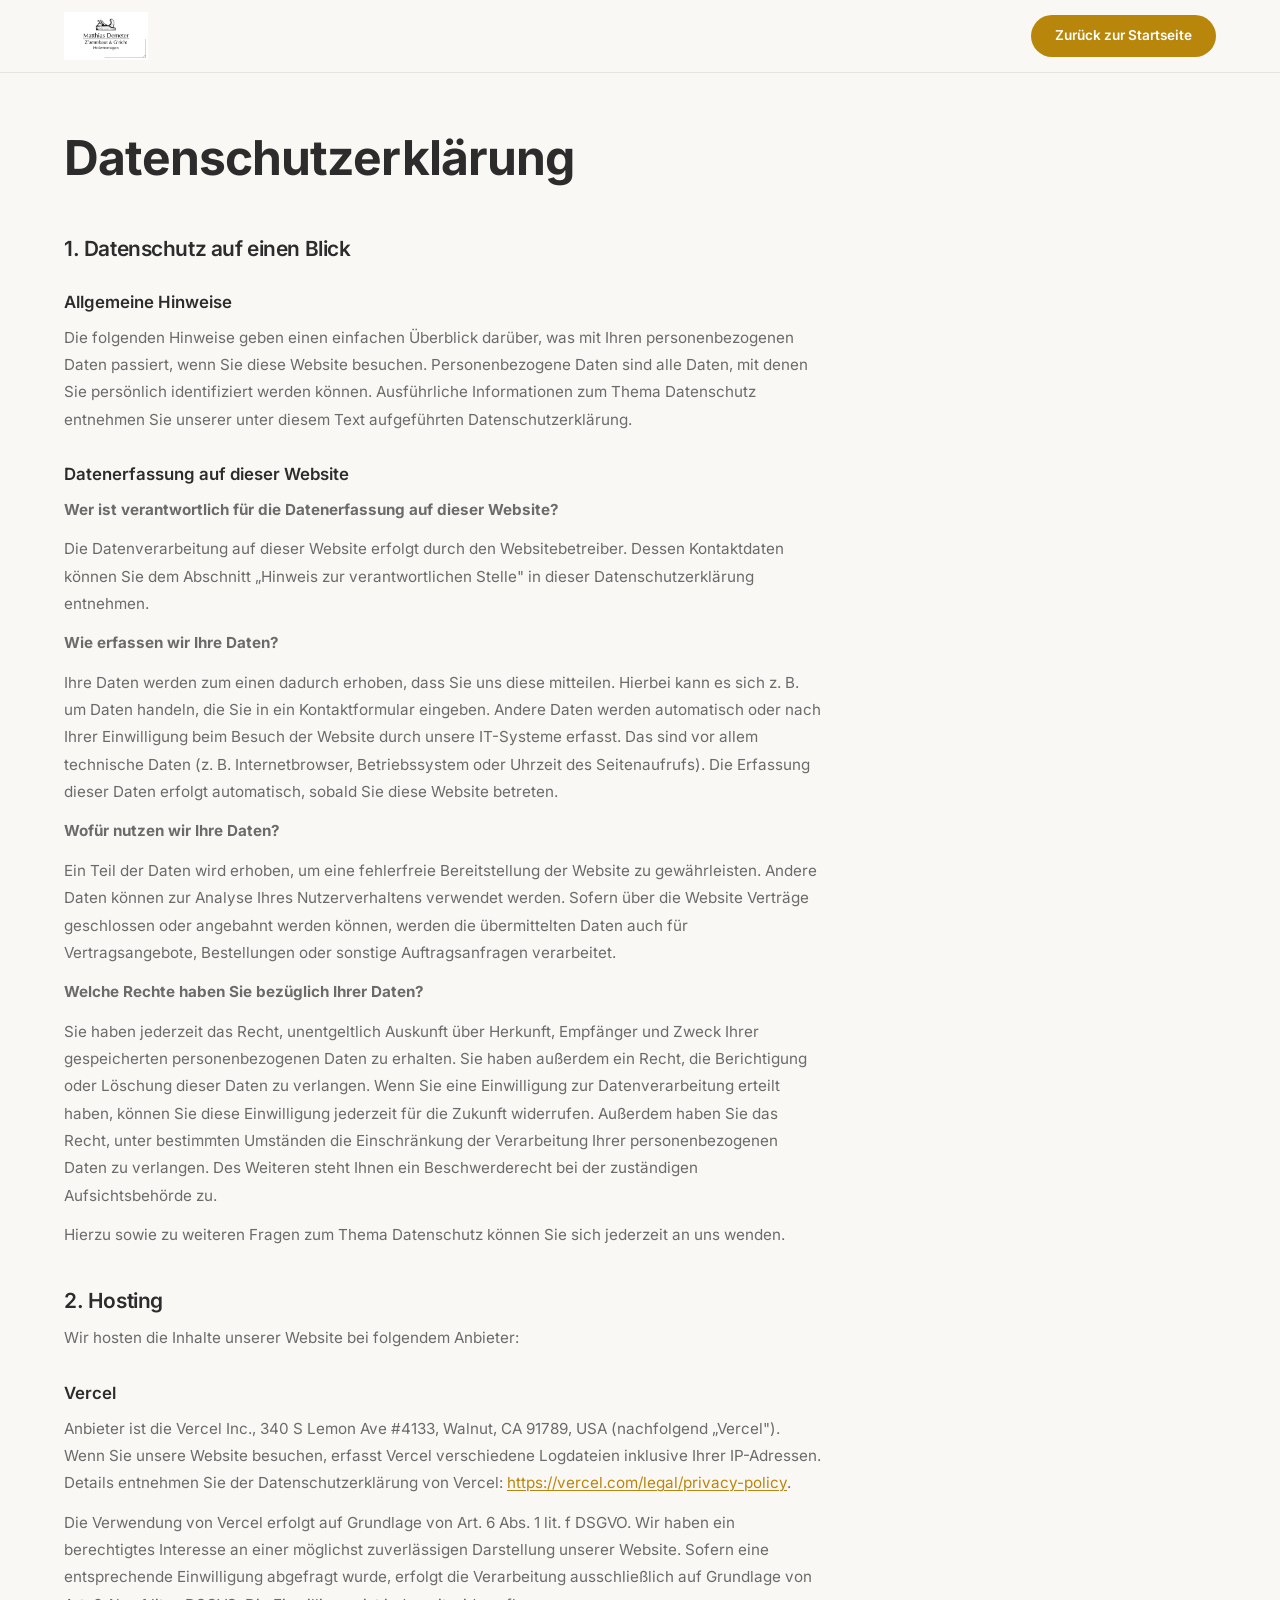
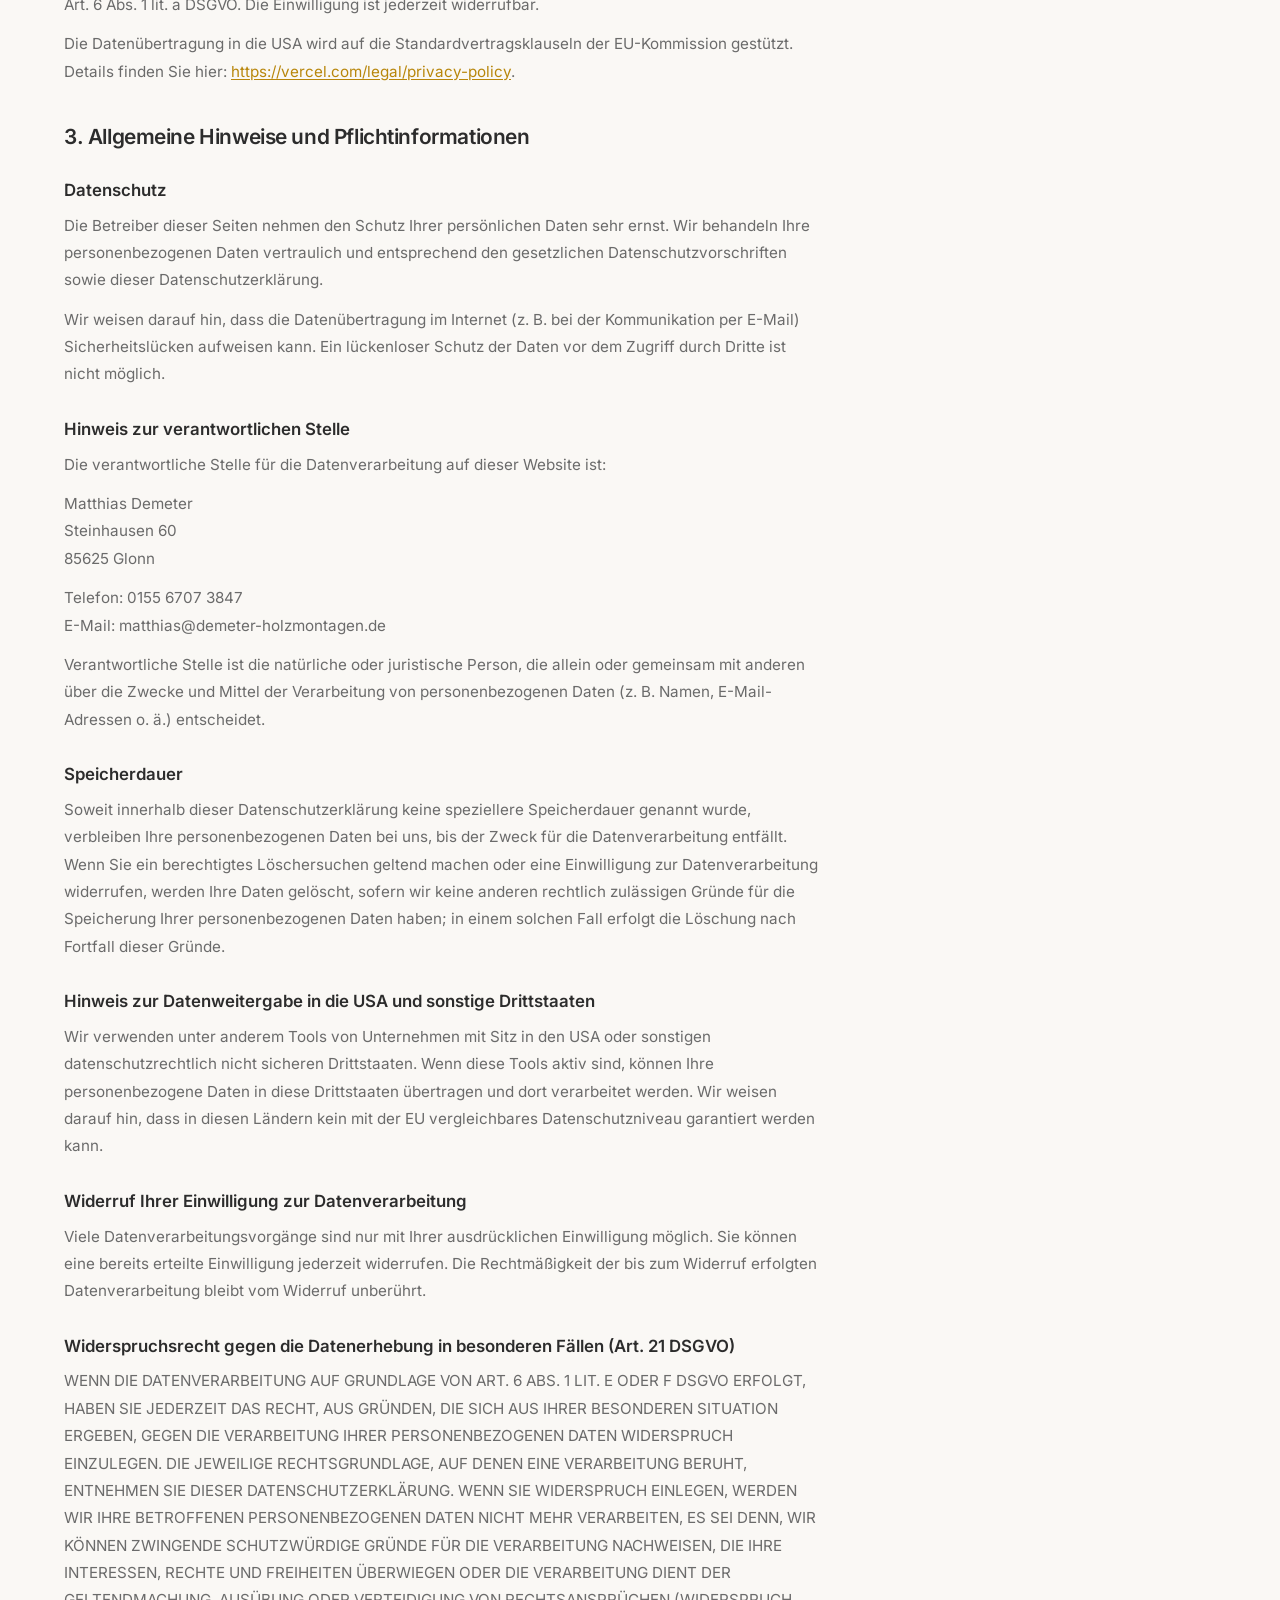
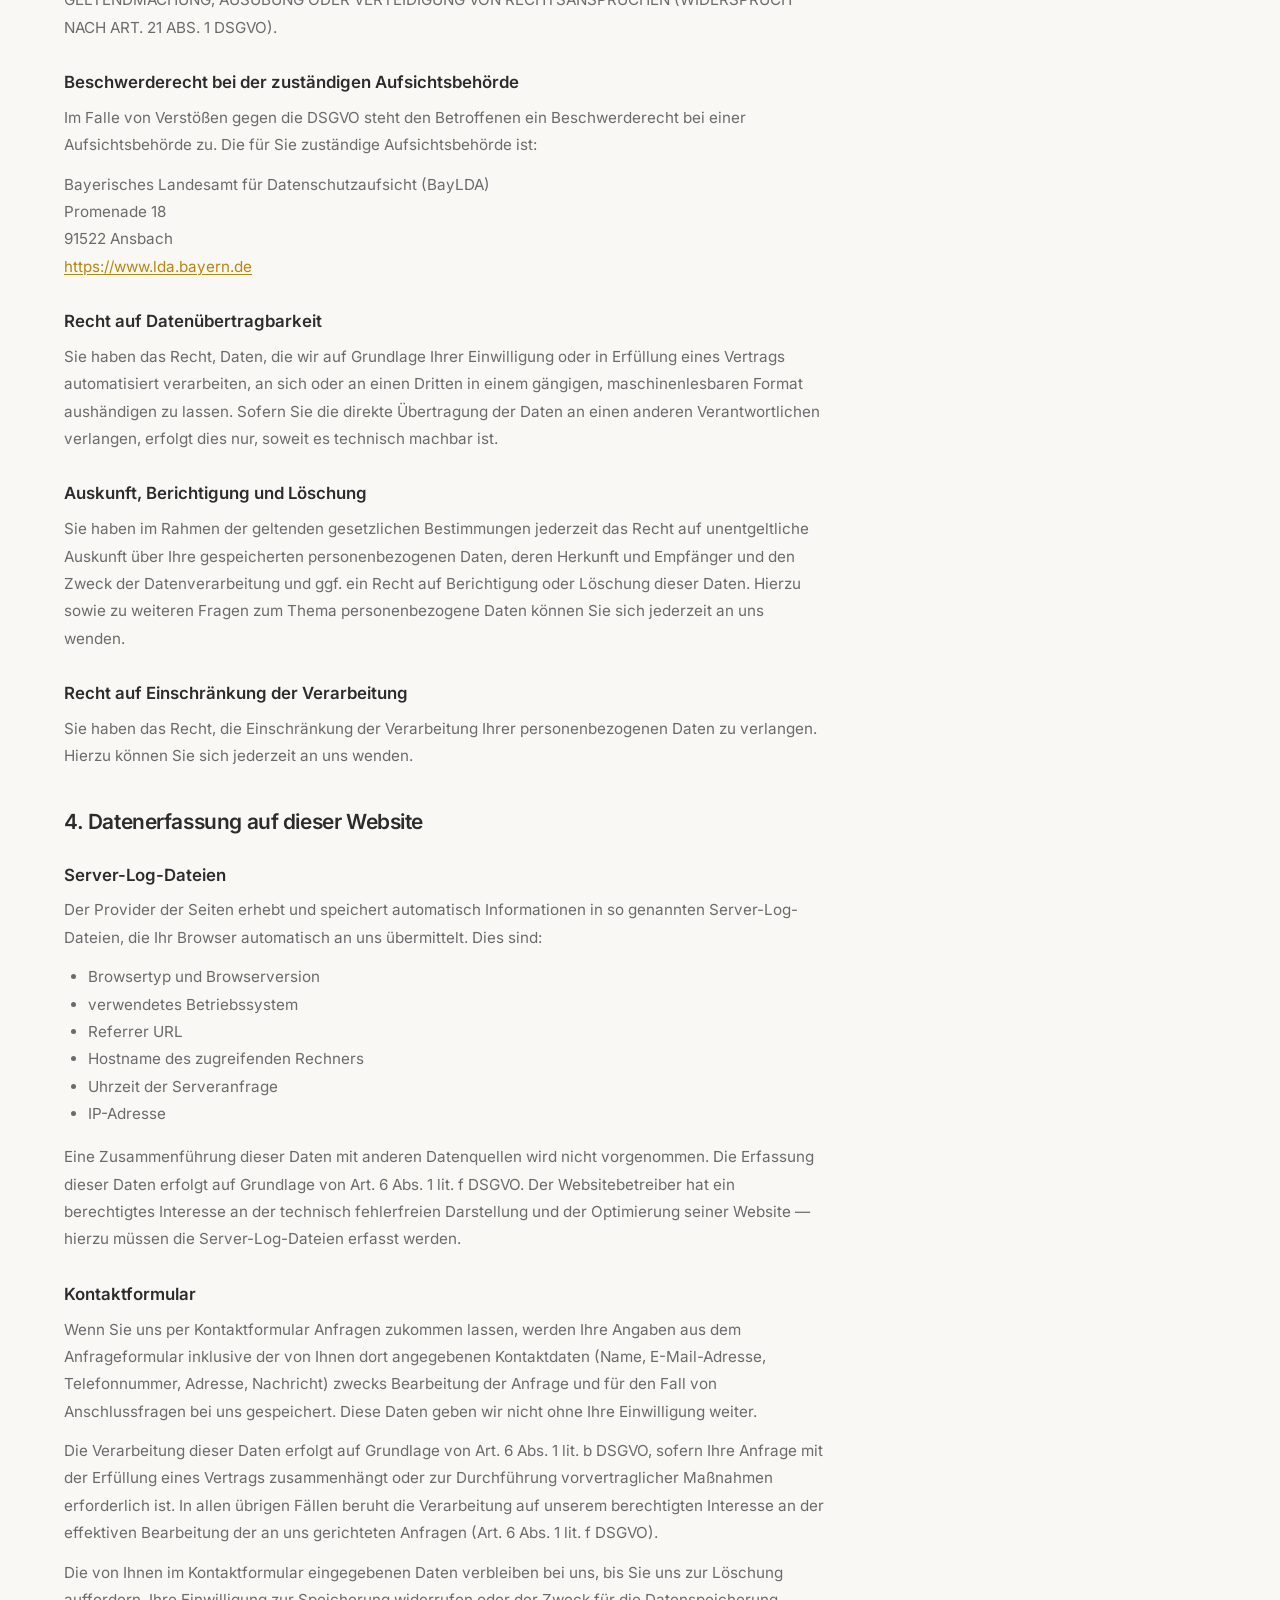
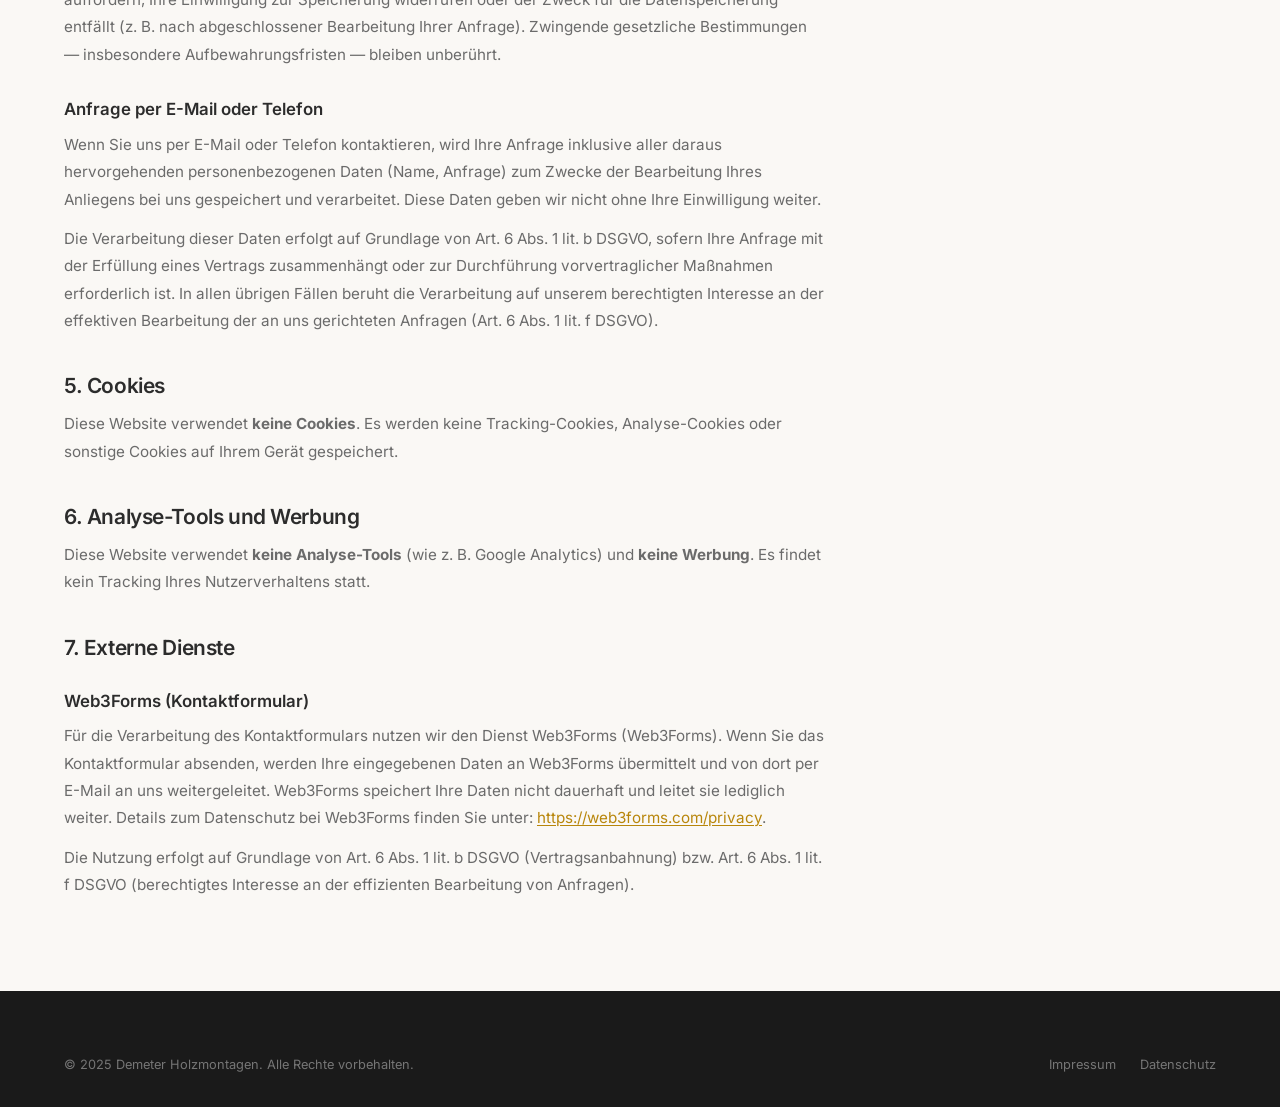
==== commit 2bfadfaa: "Add company logo throughout website and set up favicons - Logo in nav bar (all pages) and footer (in" ====
--- a/datenschutz.html
+++ b/datenschutz.html
@@ -4,14 +4,16 @@
   <meta charset="UTF-8">
   <meta name="viewport" content="width=device-width, initial-scale=1.0">
   <title>Datenschutzerklärung — Demeter Holzmontagen</title>
+  <link rel="icon" type="image/png" sizes="32x32" href="images/favicon-32.png">
+  <link rel="icon" type="image/png" sizes="16x16" href="images/favicon-16.png">
+  <link rel="apple-touch-icon" sizes="180x180" href="images/apple-touch-icon.png">
   <link rel="stylesheet" href="style.css">
 </head>
 <body>
   <nav class="nav scrolled" id="nav">
     <div class="nav-inner">
       <a href="index.html" class="nav-logo">
-        <span class="logo-text">Demeter</span>
-        <span class="logo-sub">Holzmontagen</span>
+        <img src="images/logo.png" alt="Demeter Holzmontagen" class="nav-logo-img">
       </a>
       <a href="index.html" class="btn btn-primary" style="padding:10px 24px;font-size:0.85rem;">Zurück zur Startseite</a>
     </div>
--- a/style.css
+++ b/style.css
@@ -80,23 +80,12 @@
 
 .nav-logo {
   display: flex;
-  flex-direction: column;
-  line-height: 1.1;
-}
-
-.logo-text {
-  font-size: 1.25rem;
-  font-weight: 700;
-  color: var(--text);
-  letter-spacing: -0.02em;
-}
-
-.logo-sub {
-  font-size: 0.75rem;
-  font-weight: 400;
-  color: var(--text-light);
-  letter-spacing: 0.05em;
-  text-transform: uppercase;
+  align-items: center;
+}
+
+.nav-logo-img {
+  height: 48px;
+  width: auto;
 }
 
 .nav-links {
@@ -367,7 +356,7 @@
 
 .gallery {
   display: grid;
-  grid-template-columns: repeat(3, 1fr);
+  grid-template-columns: 1fr 1fr;
   gap: 16px;
 }
 
@@ -379,8 +368,9 @@
   aspect-ratio: 4/3;
 }
 
-.gallery-item--wide {
-  grid-column: span 2;
+.gallery-item--full {
+  grid-column: 1 / -1;
+  aspect-ratio: 21/9;
 }
 
 .gallery-item img {
@@ -418,6 +408,62 @@
 .gallery-caption p {
   font-size: 0.8rem;
   color: rgba(255, 255, 255, 0.7);
+}
+
+/* ===== Before / After ===== */
+.before-after {
+  margin-top: 64px;
+  text-align: center;
+}
+
+.before-after h3 {
+  font-size: 1.5rem;
+  font-weight: 700;
+  color: var(--text-inv);
+  margin-bottom: 8px;
+}
+
+.before-after-desc {
+  font-size: 1rem;
+  color: rgba(255, 255, 255, 0.6);
+  margin-bottom: 32px;
+}
+
+.before-after-grid {
+  display: grid;
+  grid-template-columns: 1fr 1fr;
+  gap: 16px;
+}
+
+.before-after-item {
+  position: relative;
+  border-radius: var(--radius);
+  overflow: hidden;
+  aspect-ratio: 3/4;
+}
+
+.before-after-item img {
+  width: 100%;
+  height: 100%;
+  object-fit: cover;
+}
+
+.before-after-label {
+  position: absolute;
+  top: 16px;
+  left: 16px;
+  background: rgba(0, 0, 0, 0.7);
+  color: #fff;
+  font-size: 0.8rem;
+  font-weight: 600;
+  padding: 6px 16px;
+  border-radius: 100px;
+  letter-spacing: 0.05em;
+  text-transform: uppercase;
+}
+
+.label-after {
+  background: var(--accent);
 }
 
 /* ===== About ===== */
@@ -632,8 +678,11 @@
   border-bottom: 1px solid rgba(255, 255, 255, 0.1);
 }
 
-.footer-brand .logo-text { color: var(--text-inv); }
-.footer-brand .logo-sub { color: rgba(255, 255, 255, 0.5); }
+.footer-logo-img {
+  height: 48px;
+  width: auto;
+  filter: invert(1);
+}
 
 .footer-brand p {
   font-size: 0.9rem;
@@ -803,8 +852,7 @@
   .about-grid { grid-template-columns: 1fr; gap: 48px; }
   .about-image { max-width: 400px; }
   .contact-grid { grid-template-columns: 1fr; gap: 48px; }
-  .gallery { grid-template-columns: repeat(2, 1fr); }
-  .gallery-item--wide { grid-column: span 2; }
+  .gallery { grid-template-columns: 1fr 1fr; }
   .footer-inner { flex-direction: column; gap: 32px; }
   .footer-contact { align-items: flex-start; }
   .footer-bottom { flex-direction: column; gap: 12px; text-align: center; }
@@ -838,7 +886,8 @@
 
   .services-grid { grid-template-columns: 1fr; }
   .gallery { grid-template-columns: 1fr; }
-  .gallery-item--wide { grid-column: span 1; }
+  .gallery-item--full { aspect-ratio: 4/3; }
+  .before-after-grid { grid-template-columns: 1fr; }
   .section { padding: 80px 0; }
   .hero-content { padding: 100px 20px 60px; }
   .contact-form-wrap { padding: 28px 20px; }
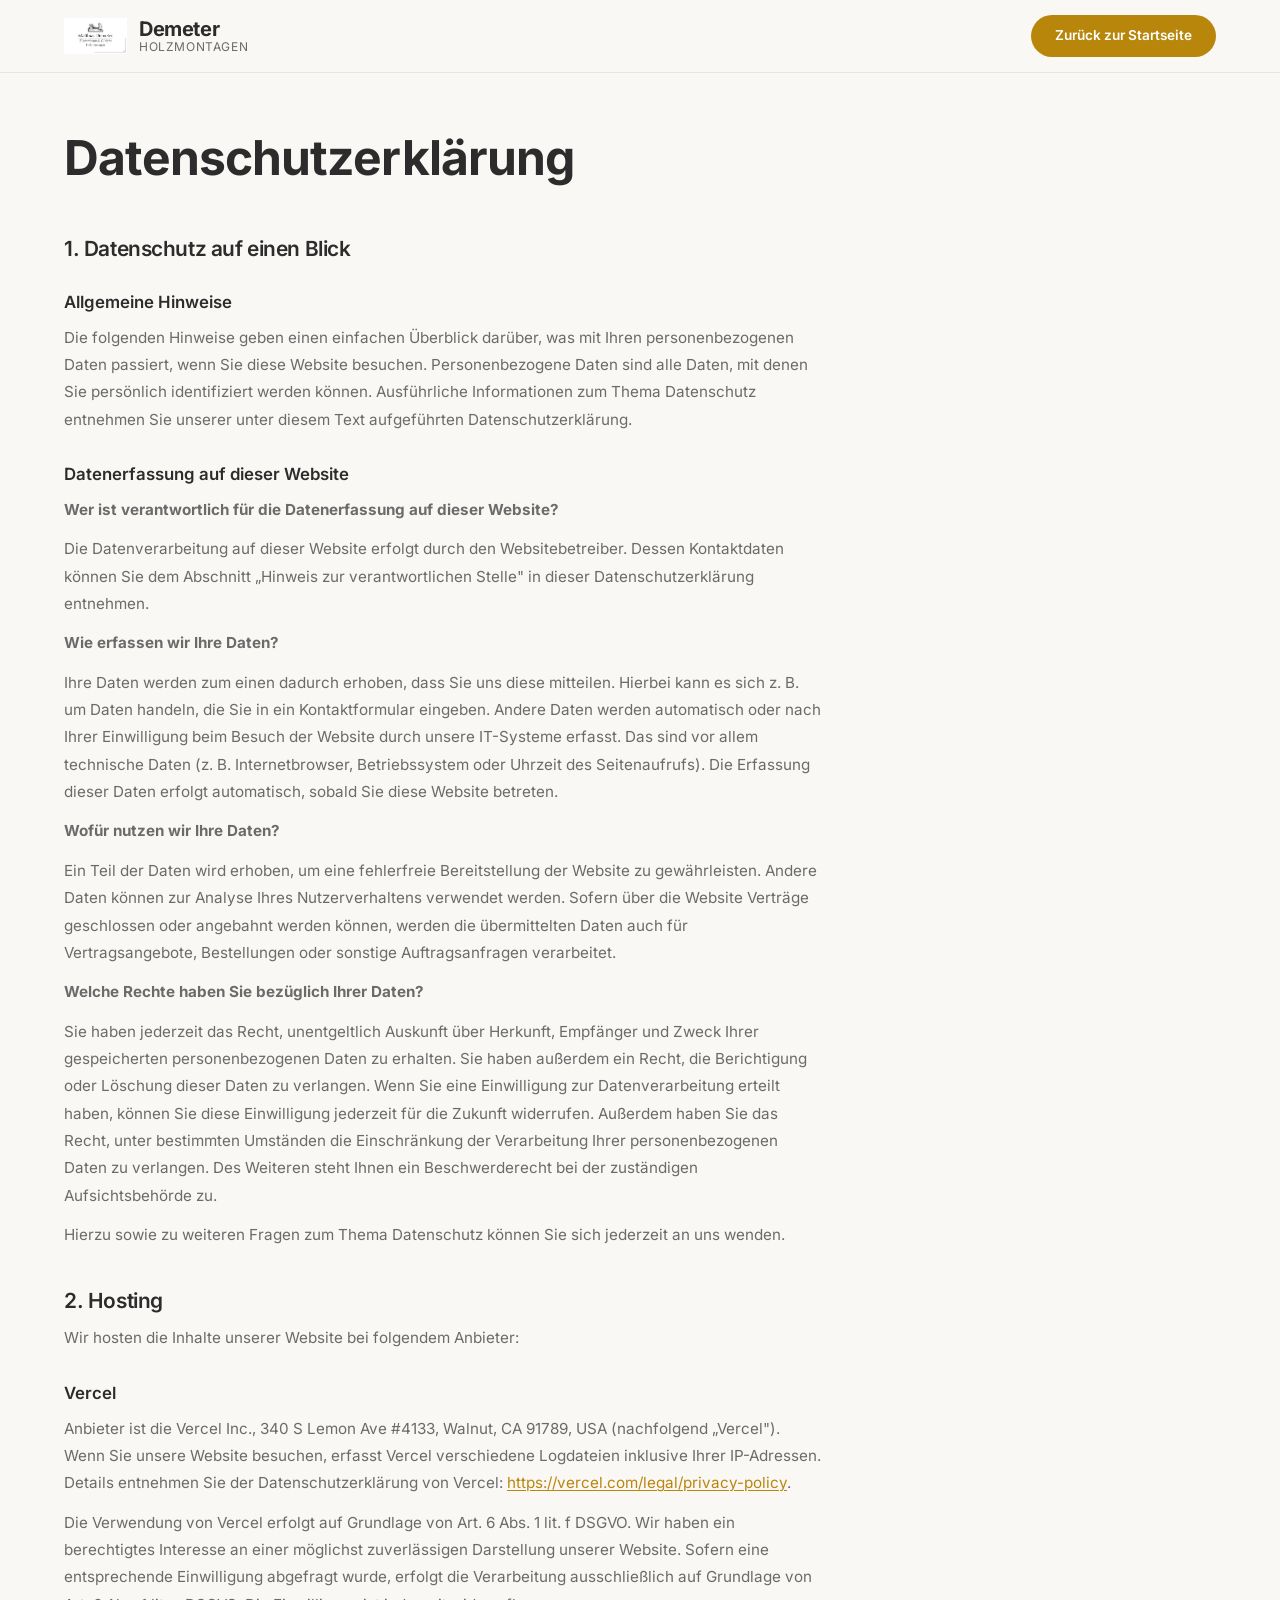
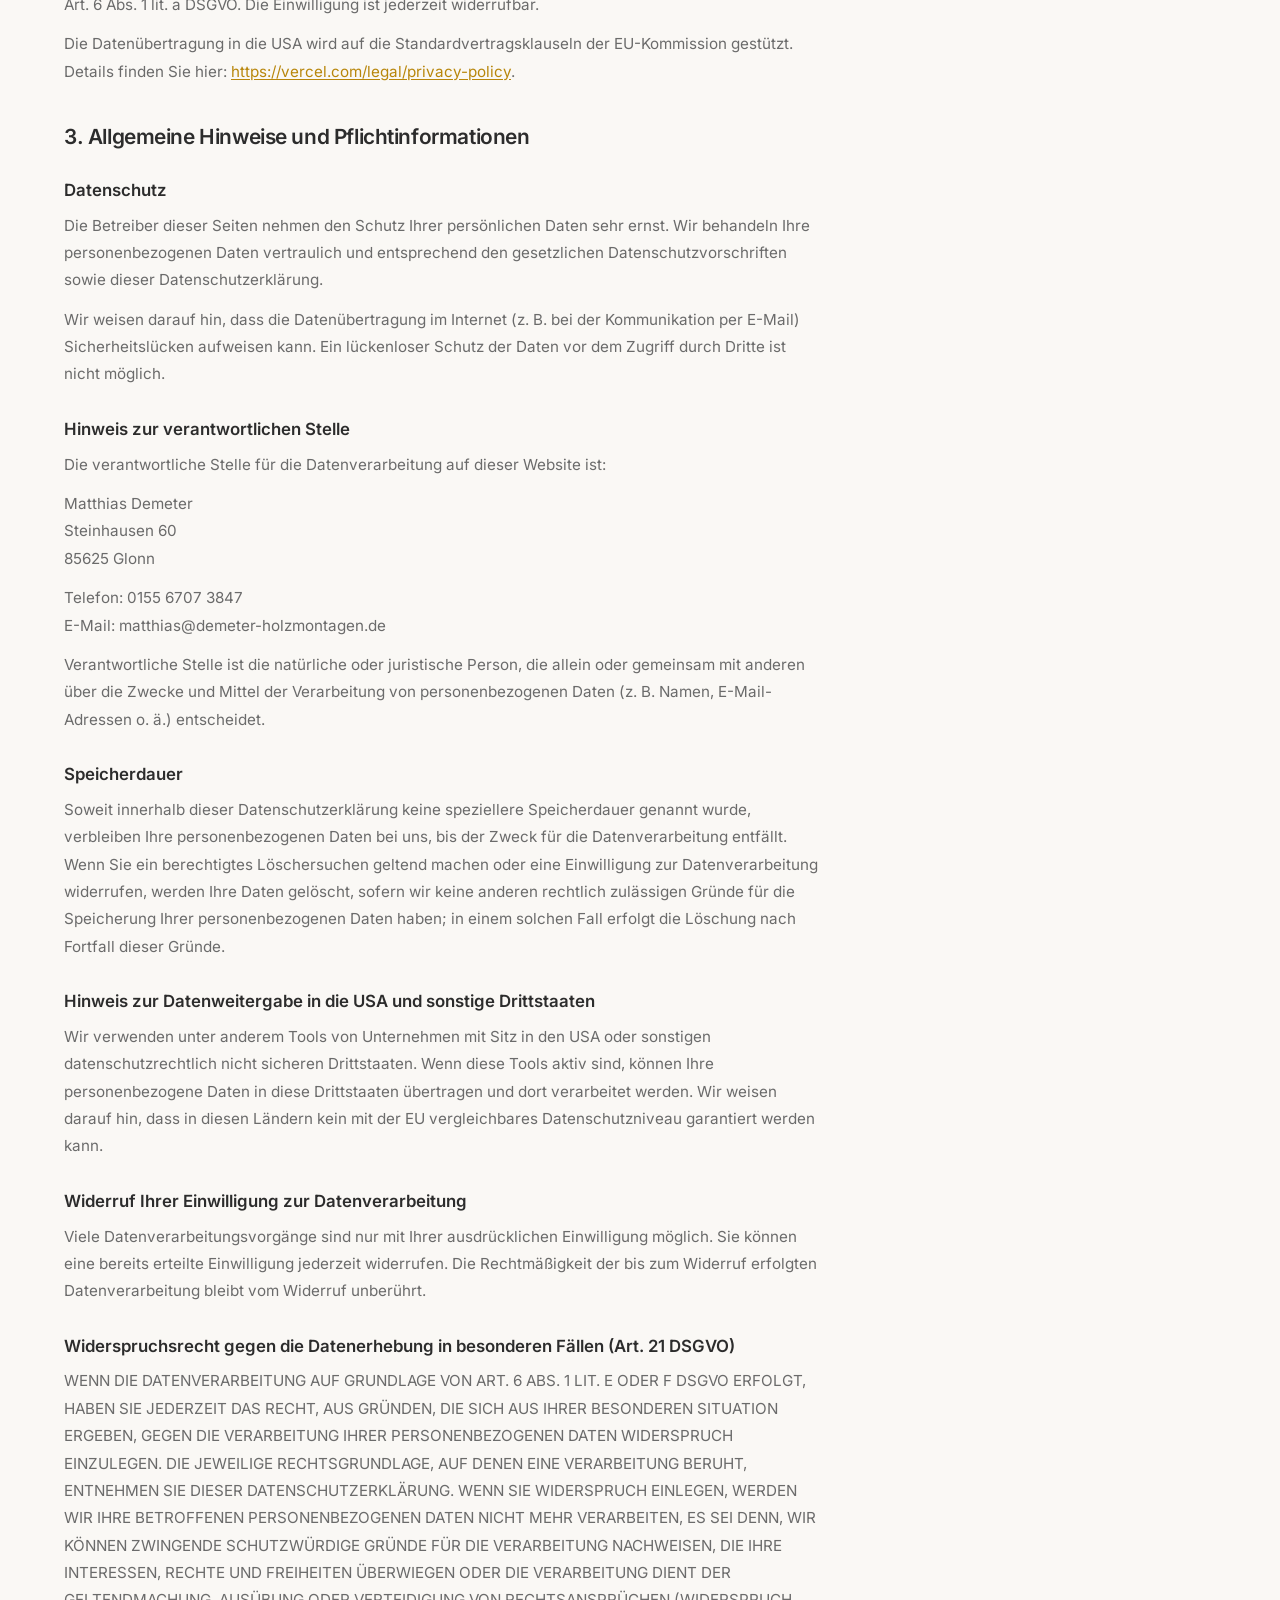
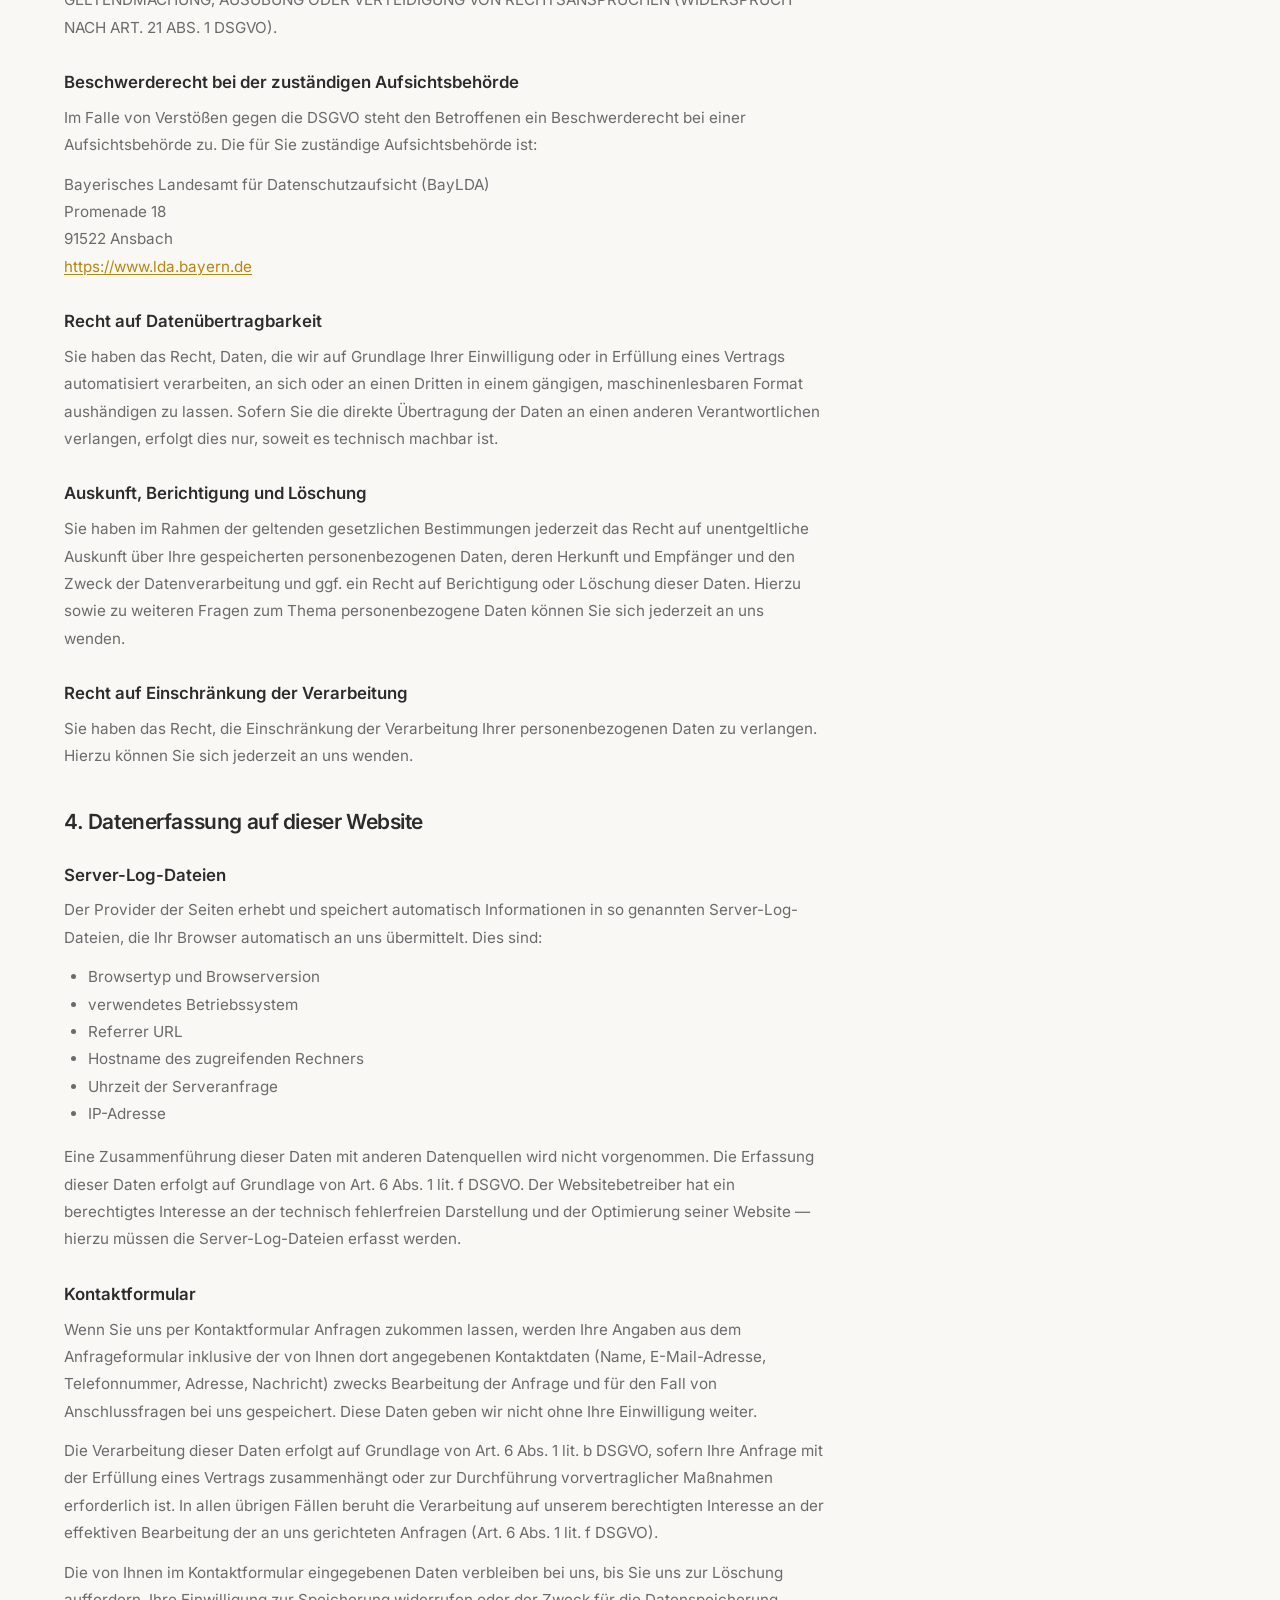
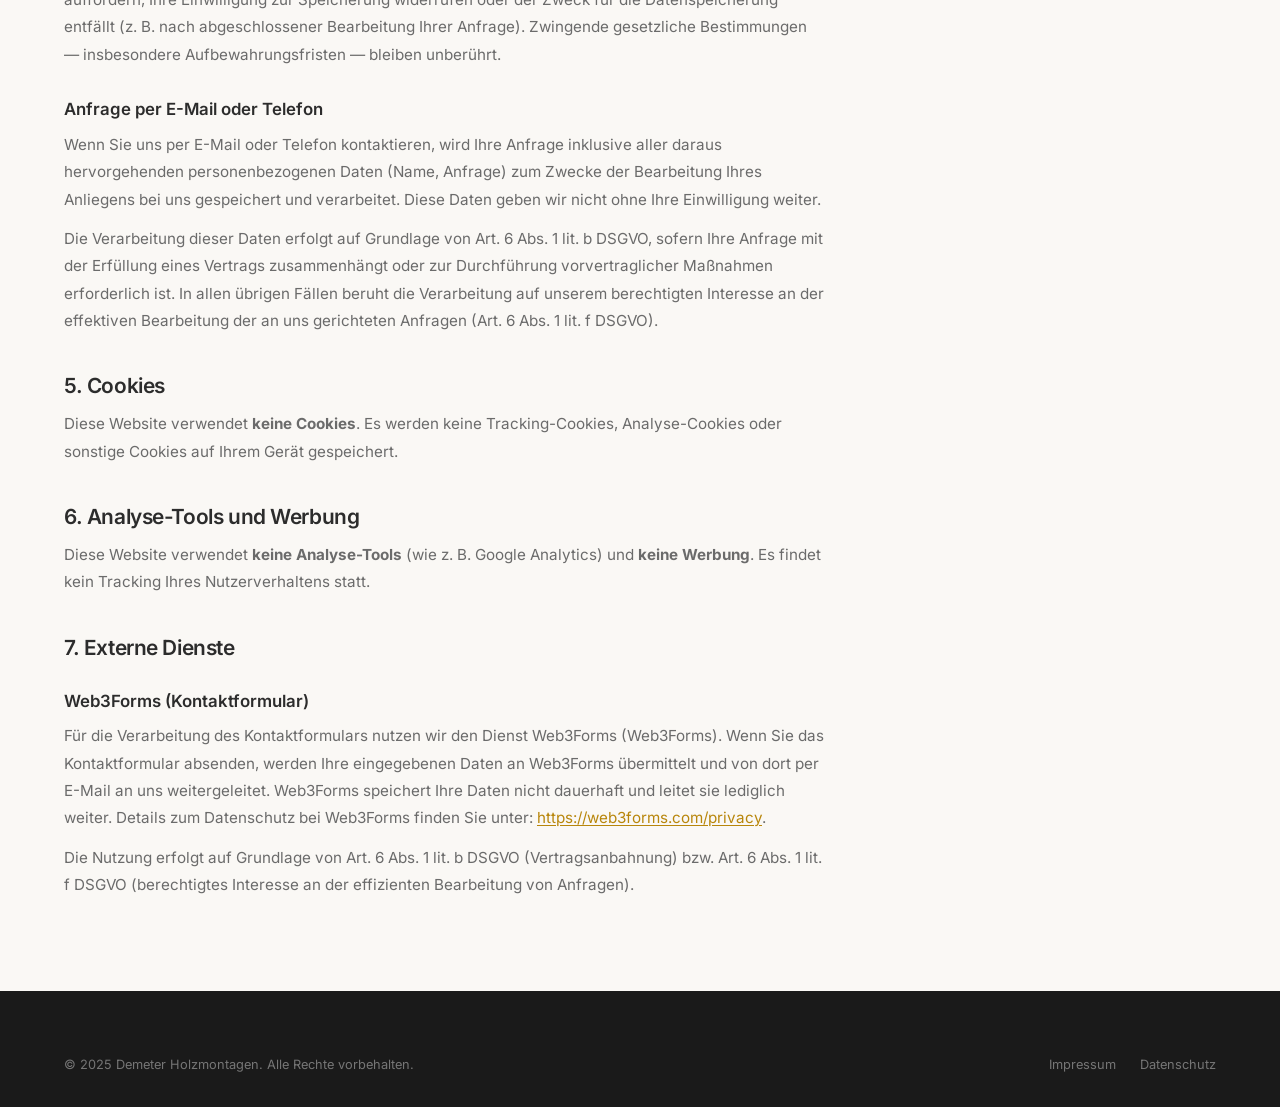
==== commit f8de4147: "Combine logo icon with company name in nav and footer - Nav: small logo icon (36px) next to Demeter " ====
--- a/datenschutz.html
+++ b/datenschutz.html
@@ -13,7 +13,11 @@
   <nav class="nav scrolled" id="nav">
     <div class="nav-inner">
       <a href="index.html" class="nav-logo">
-        <img src="images/logo.png" alt="Demeter Holzmontagen" class="nav-logo-img">
+        <img src="images/logo.png" alt="" class="nav-logo-img">
+        <div class="nav-logo-text">
+          <span class="logo-text">Demeter</span>
+          <span class="logo-sub">Holzmontagen</span>
+        </div>
       </a>
       <a href="index.html" class="btn btn-primary" style="padding:10px 24px;font-size:0.85rem;">Zurück zur Startseite</a>
     </div>
--- a/style.css
+++ b/style.css
@@ -81,11 +81,33 @@
 .nav-logo {
   display: flex;
   align-items: center;
+  gap: 12px;
 }
 
 .nav-logo-img {
-  height: 48px;
+  height: 36px;
   width: auto;
+}
+
+.nav-logo-text {
+  display: flex;
+  flex-direction: column;
+  line-height: 1.1;
+}
+
+.logo-text {
+  font-size: 1.25rem;
+  font-weight: 700;
+  color: var(--text);
+  letter-spacing: -0.02em;
+}
+
+.logo-sub {
+  font-size: 0.75rem;
+  font-weight: 400;
+  color: var(--text-light);
+  letter-spacing: 0.05em;
+  text-transform: uppercase;
 }
 
 .nav-links {
@@ -678,11 +700,20 @@
   border-bottom: 1px solid rgba(255, 255, 255, 0.1);
 }
 
+.footer-logo {
+  display: flex;
+  align-items: center;
+  gap: 12px;
+}
+
 .footer-logo-img {
-  height: 48px;
+  height: 36px;
   width: auto;
   filter: invert(1);
 }
+
+.footer-brand .logo-text { color: var(--text-inv); }
+.footer-brand .logo-sub { color: rgba(255, 255, 255, 0.5); }
 
 .footer-brand p {
   font-size: 0.9rem;
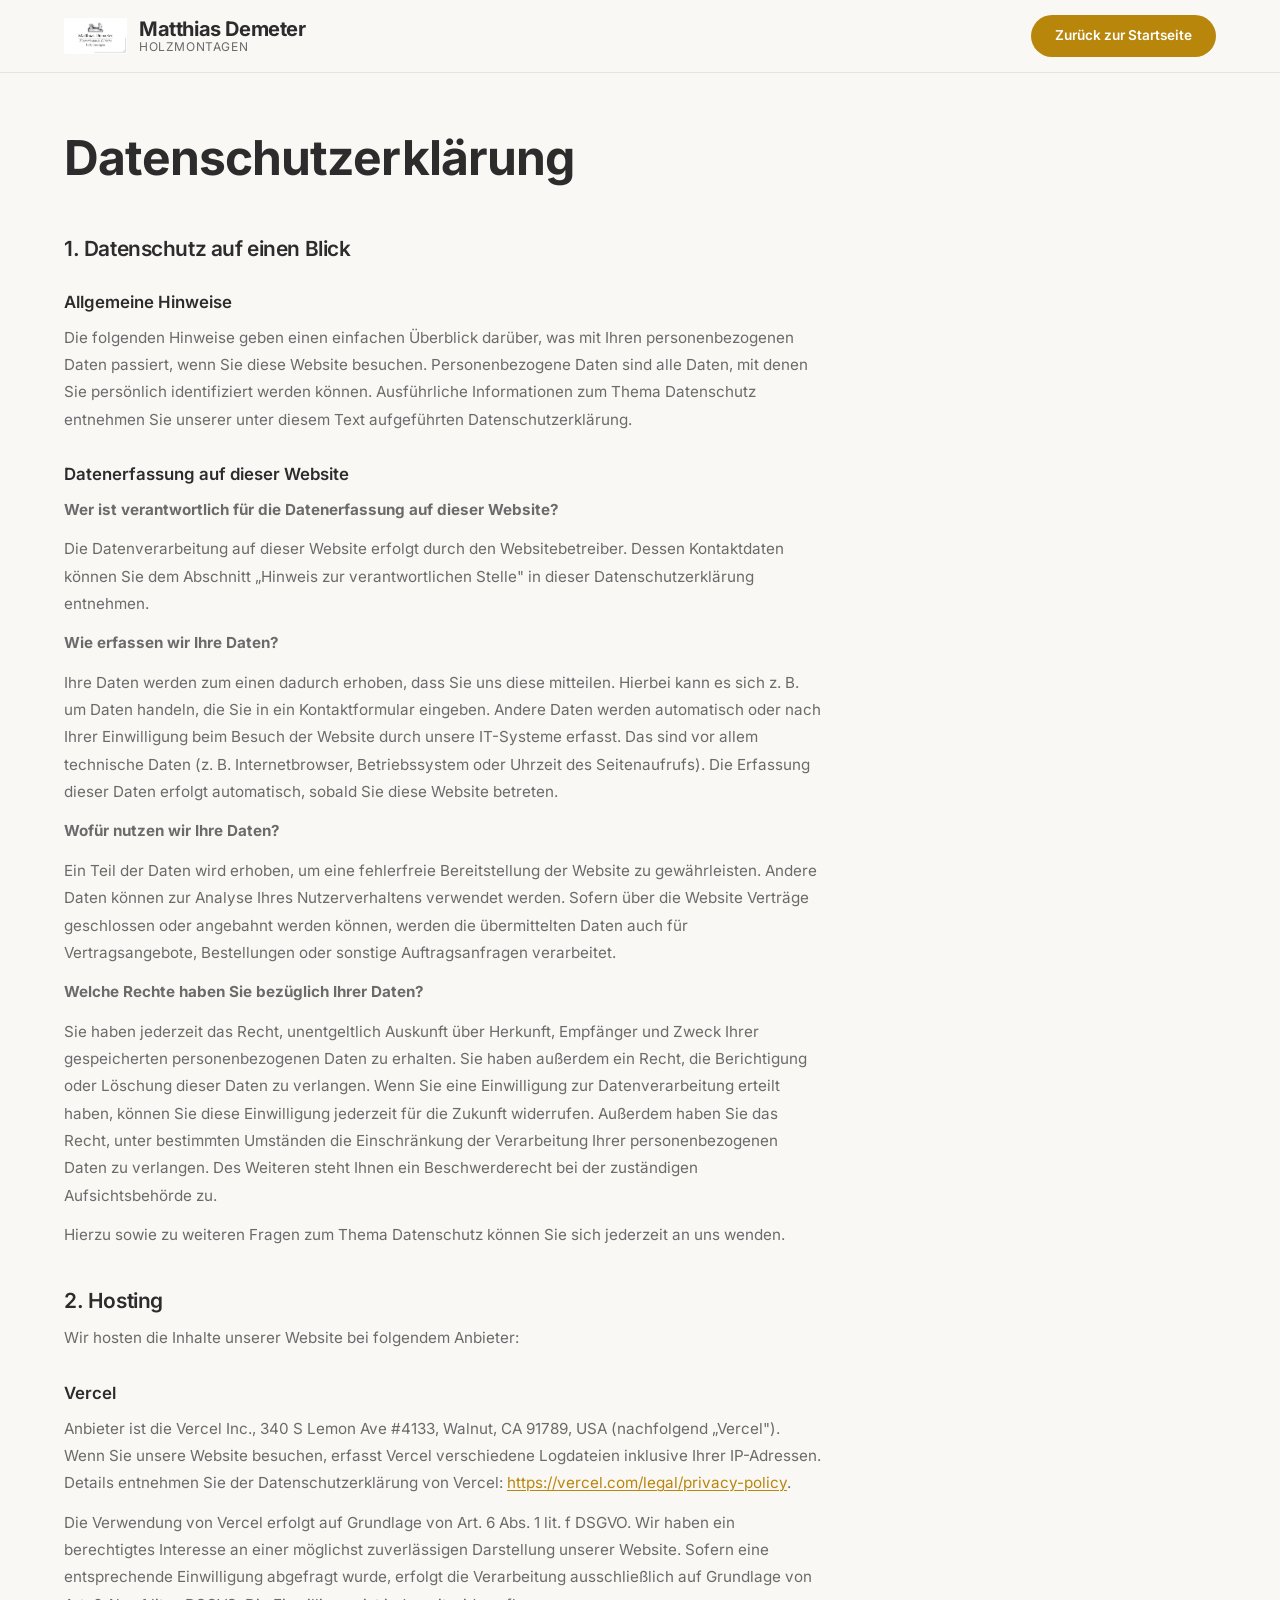
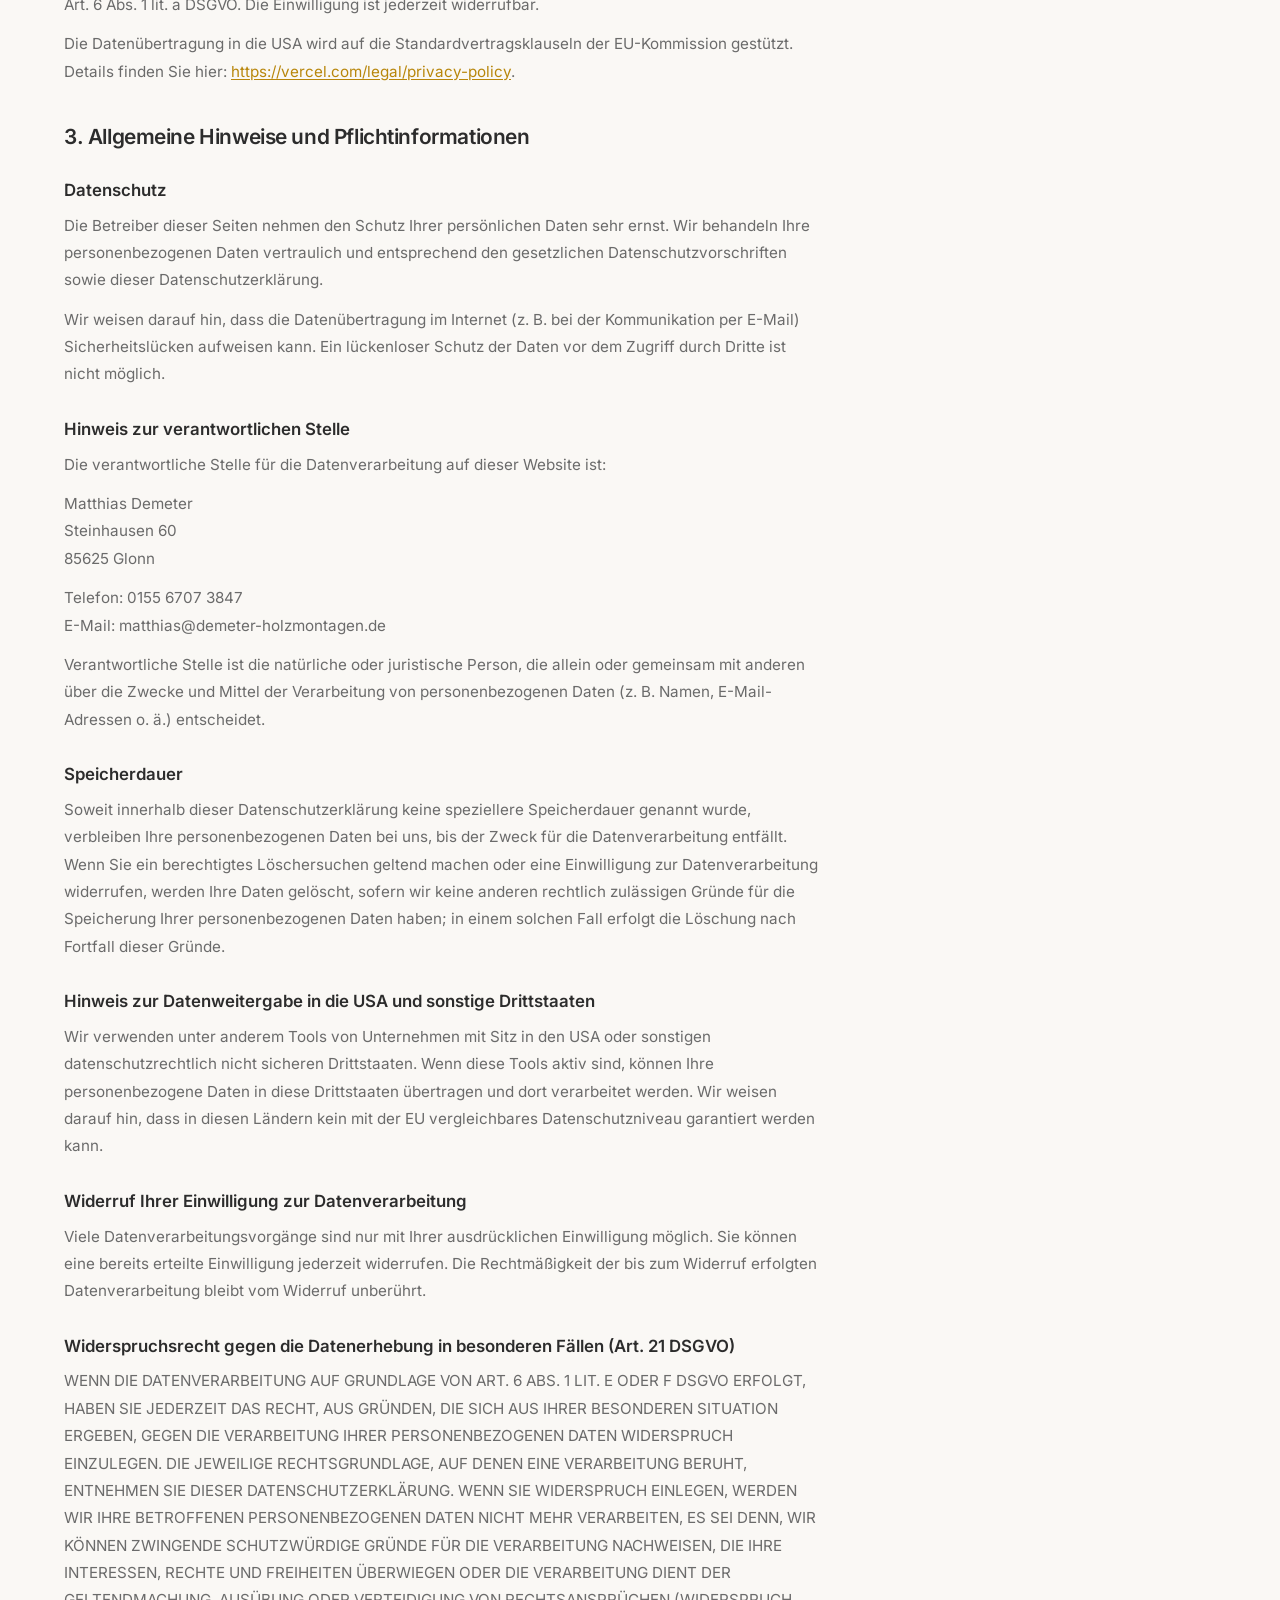
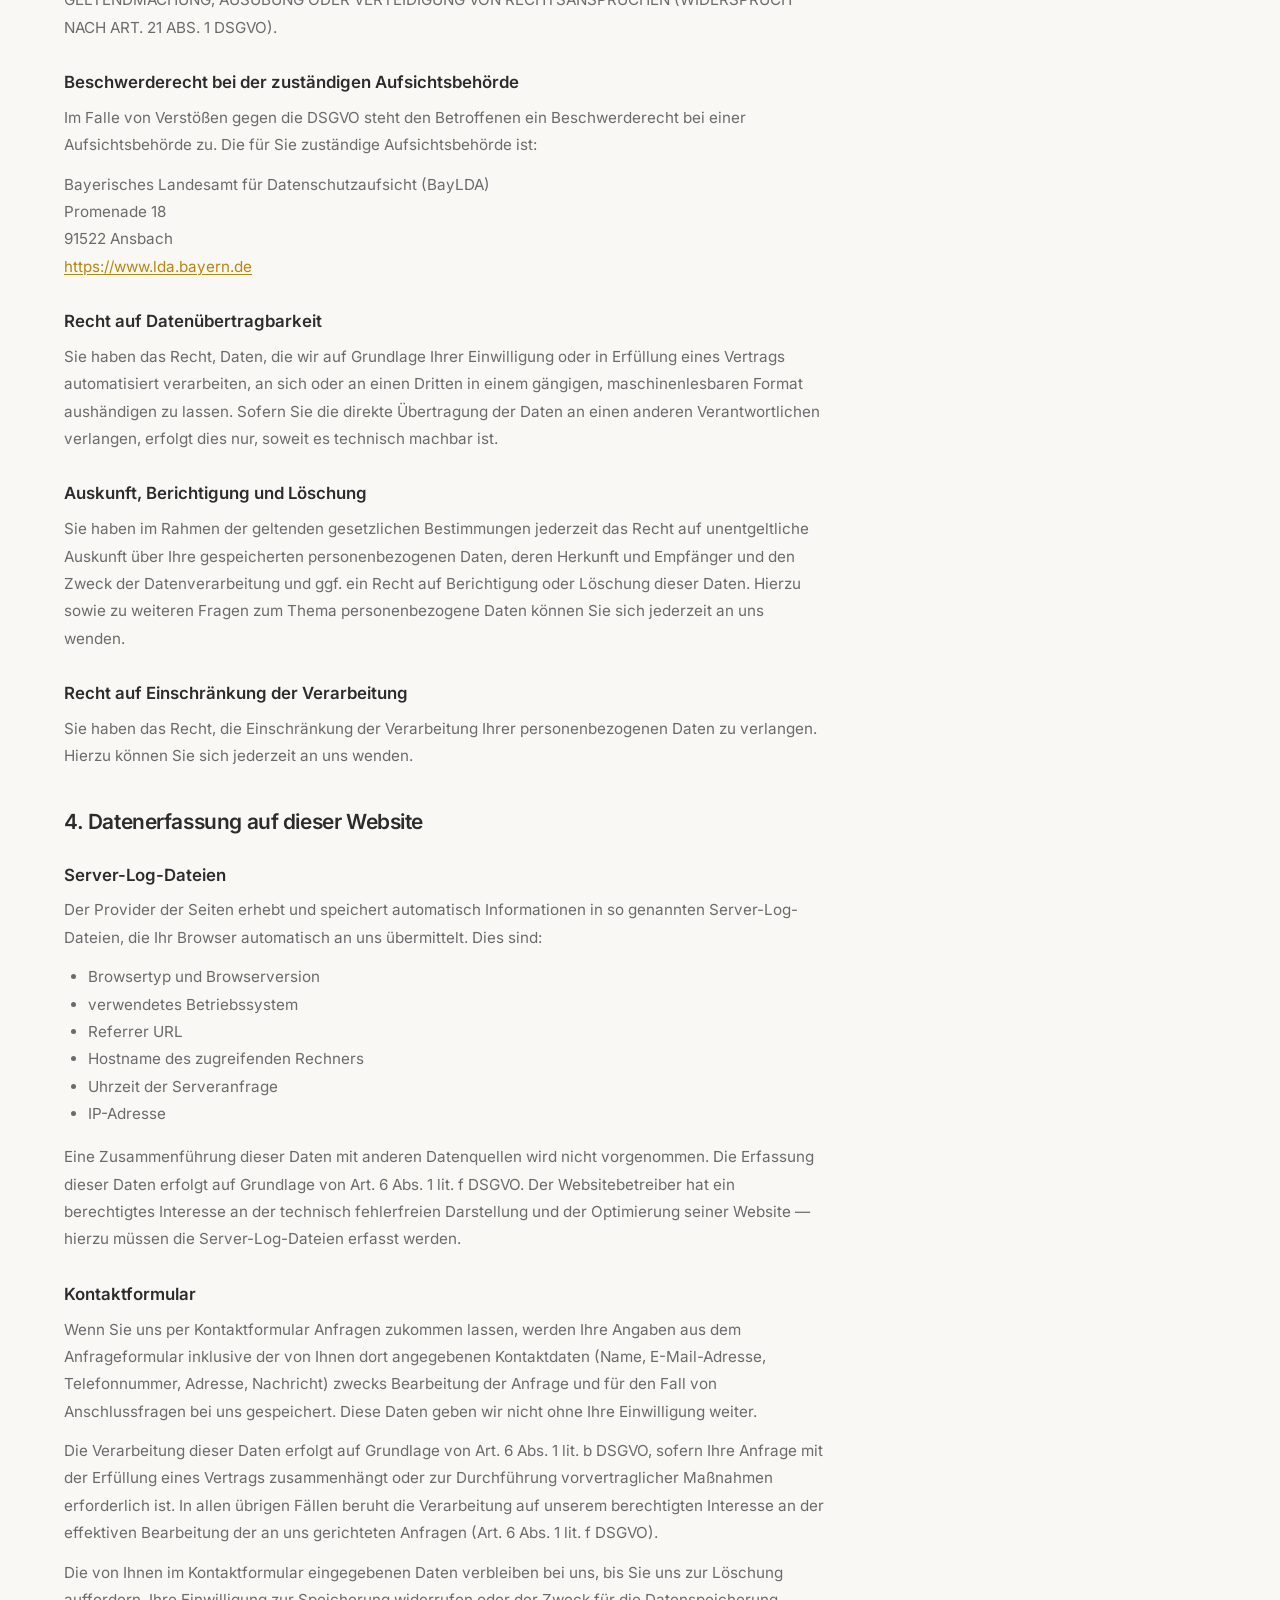
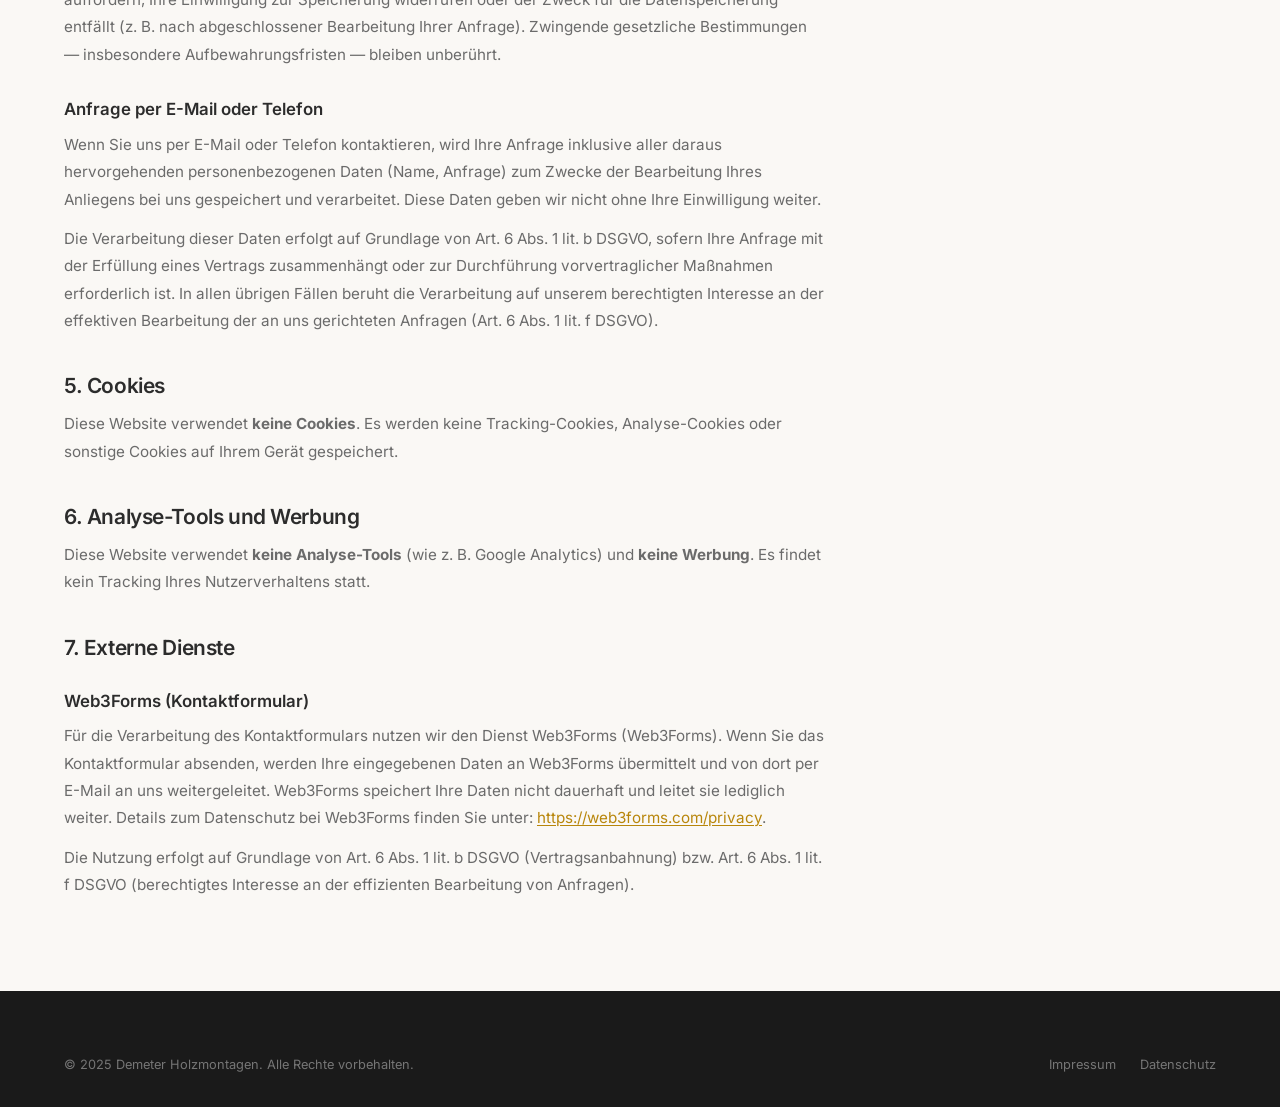
==== commit 3e6c1823: "Rename brand to Matthias Demeter Holzmontagen Co-Authored-By: Claude Opus 4.6 <noreply@anthropic.com" ====
--- a/datenschutz.html
+++ b/datenschutz.html
@@ -15,7 +15,7 @@
       <a href="index.html" class="nav-logo">
         <img src="images/logo.png" alt="" class="nav-logo-img">
         <div class="nav-logo-text">
-          <span class="logo-text">Demeter</span>
+          <span class="logo-text">Matthias Demeter</span>
           <span class="logo-sub">Holzmontagen</span>
         </div>
       </a>
